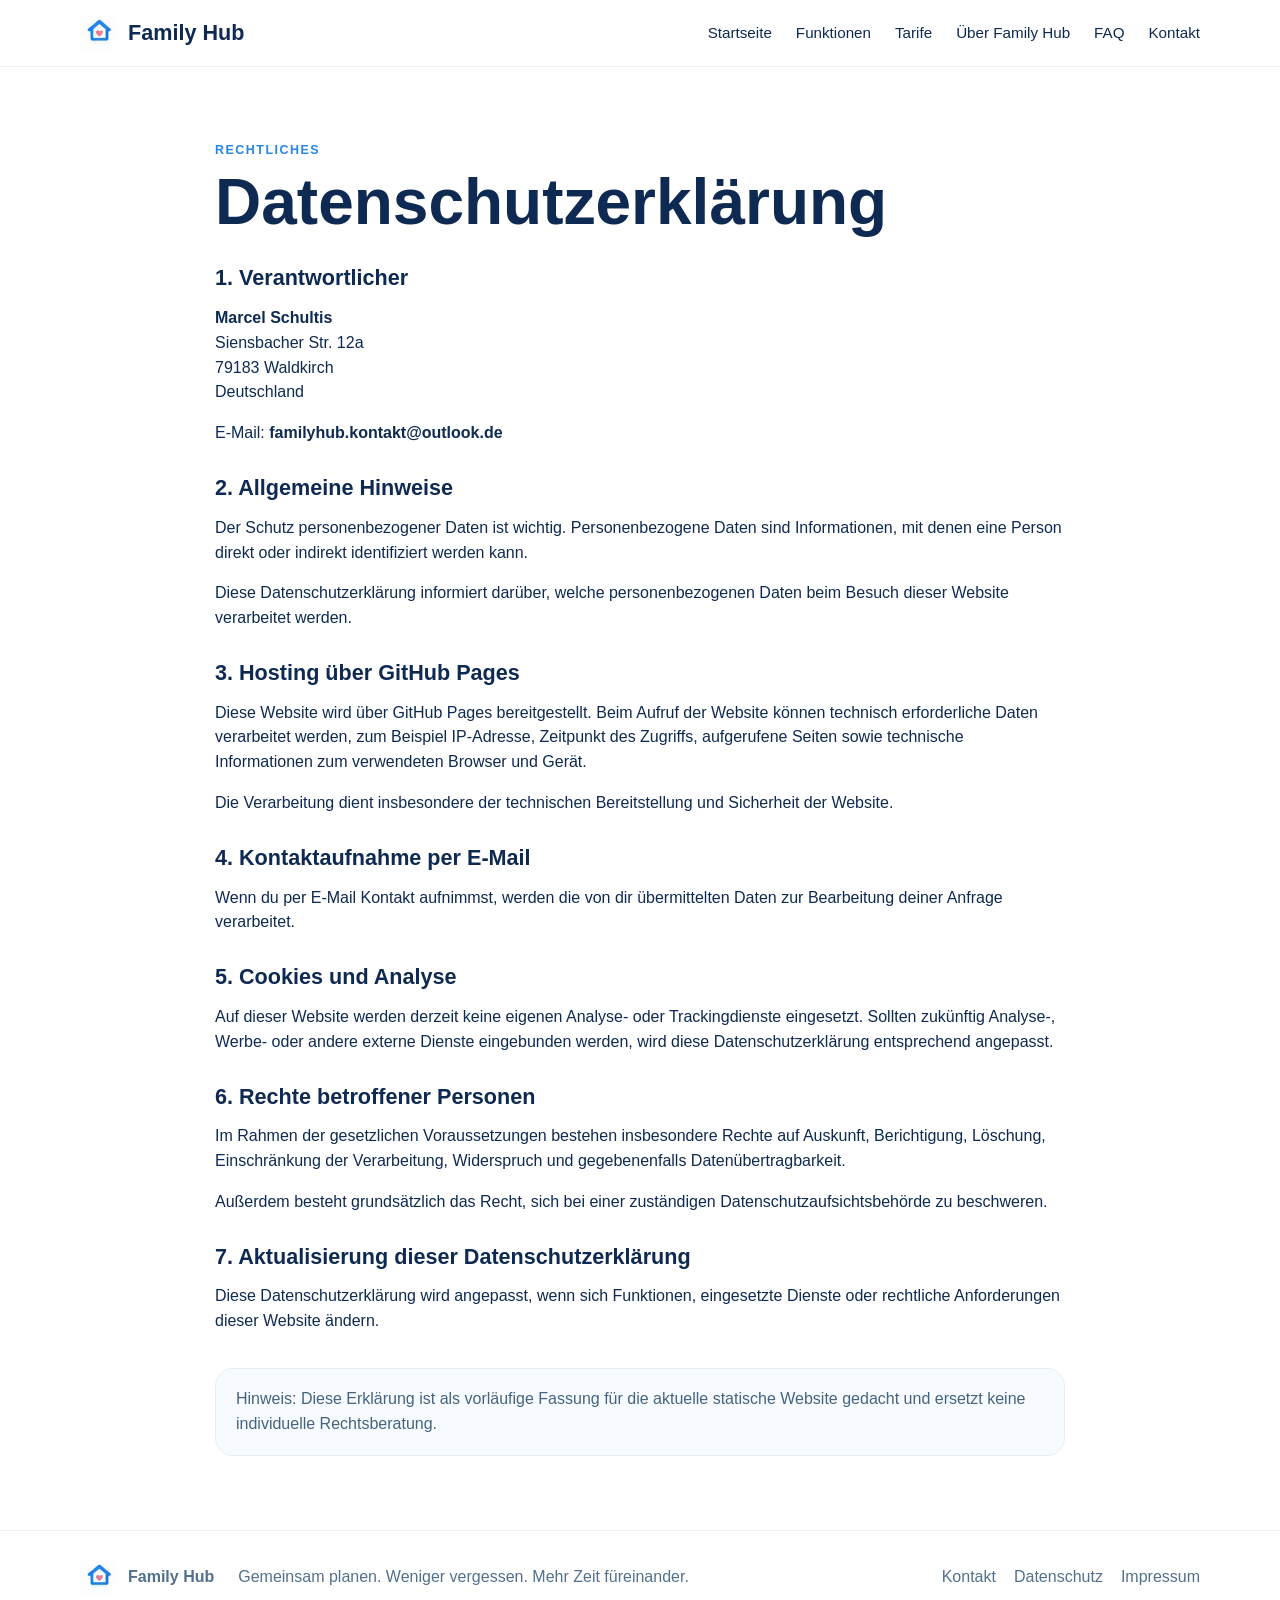
==== datenschutz.html @ ad702049 "Add files via upload" ====
<!doctype html>
<html lang="de">
<head>
  <meta charset="utf-8" />
  <meta name="viewport" content="width=device-width, initial-scale=1" />
  <title>Datenschutz – Family Hub</title>
  <link rel="stylesheet" href="styles.css" />
</head>
<body>
<header class="site-header">
  <div class="container nav-wrap">
    <a class="brand" href="index.html">
      <img src="assets/logo_haus.png" alt="" />
      <span>Family Hub</span>
    </a>
    <nav>
      <a href="index.html#start">Startseite</a>
      <a href="index.html#funktionen">Funktionen</a>
      <a href="index.html#tarife">Tarife</a>
      <a href="index.html#ueber">Über Family Hub</a>
      <a href="index.html#faq">FAQ</a>
      <a href="index.html#kontakt">Kontakt</a>
    </nav>
  </div>
</header>
<main>
<section class="section">
  <div class="container narrow legal">
    
<div class="eyebrow">RECHTLICHES</div>
<h1 class="legal-title">Datenschutzerklärung</h1>

<h2>1. Verantwortlicher</h2>
<p><strong>Marcel Schultis</strong><br>
Siensbacher Str. 12a<br>
79183 Waldkirch<br>
Deutschland</p>
<p>E-Mail: <strong>familyhub.kontakt@outlook.de</strong></p>

<h2>2. Allgemeine Hinweise</h2>
<p>Der Schutz personenbezogener Daten ist wichtig. Personenbezogene Daten sind Informationen, mit denen eine Person direkt oder indirekt identifiziert werden kann.</p>
<p>Diese Datenschutzerklärung informiert darüber, welche personenbezogenen Daten beim Besuch dieser Website verarbeitet werden.</p>

<h2>3. Hosting über GitHub Pages</h2>
<p>Diese Website wird über GitHub Pages bereitgestellt. Beim Aufruf der Website können technisch erforderliche Daten verarbeitet werden, zum Beispiel IP-Adresse, Zeitpunkt des Zugriffs, aufgerufene Seiten sowie technische Informationen zum verwendeten Browser und Gerät.</p>
<p>Die Verarbeitung dient insbesondere der technischen Bereitstellung und Sicherheit der Website.</p>

<h2>4. Kontaktaufnahme per E-Mail</h2>
<p>Wenn du per E-Mail Kontakt aufnimmst, werden die von dir übermittelten Daten zur Bearbeitung deiner Anfrage verarbeitet.</p>

<h2>5. Cookies und Analyse</h2>
<p>Auf dieser Website werden derzeit keine eigenen Analyse- oder Trackingdienste eingesetzt. Sollten zukünftig Analyse-, Werbe- oder andere externe Dienste eingebunden werden, wird diese Datenschutzerklärung entsprechend angepasst.</p>

<h2>6. Rechte betroffener Personen</h2>
<p>Im Rahmen der gesetzlichen Voraussetzungen bestehen insbesondere Rechte auf Auskunft, Berichtigung, Löschung, Einschränkung der Verarbeitung, Widerspruch und gegebenenfalls Datenübertragbarkeit.</p>
<p>Außerdem besteht grundsätzlich das Recht, sich bei einer zuständigen Datenschutzaufsichtsbehörde zu beschweren.</p>

<h2>7. Aktualisierung dieser Datenschutzerklärung</h2>
<p>Diese Datenschutzerklärung wird angepasst, wenn sich Funktionen, eingesetzte Dienste oder rechtliche Anforderungen dieser Website ändern.</p>

<div class="legal-note">
  Hinweis: Diese Erklärung ist als vorläufige Fassung für die aktuelle statische Website gedacht und ersetzt keine individuelle Rechtsberatung.
</div>

  </div>
</section>
</main>
<footer>
  <div class="container footer-grid">
    <div class="brand footer-brand"><img src="assets/logo_haus.png" alt=""><span>Family Hub</span></div>
    <div>Gemeinsam planen. Weniger vergessen. Mehr Zeit füreinander.</div>
    <div class="footer-links">
      <a href="index.html#kontakt">Kontakt</a>
      <a href="datenschutz.html">Datenschutz</a>
      <a href="impressum.html">Impressum</a>
    </div>
  </div>
</footer>
</body>
</html>
---- styles.css ----
*{box-sizing:border-box}html{scroll-behavior:smooth}body{margin:0;font-family:Inter,Arial,sans-serif;color:#0f2a52;background:#fff;line-height:1.55}a{text-decoration:none;color:inherit}.container{width:min(1120px,92%);margin:auto}.site-header{position:sticky;top:0;z-index:20;background:rgba(255,255,255,.94);backdrop-filter:blur(10px);border-bottom:1px solid #edf3fb}.nav-wrap{display:flex;align-items:center;justify-content:space-between;padding:14px 0}.brand{display:flex;align-items:center;gap:10px;font-weight:800;font-size:1.35rem}.brand img{width:38px;height:38px;object-fit:contain}.site-header nav{display:flex;gap:24px;font-size:.95rem}.site-header nav a:hover{color:#1688ff}.hero{background:linear-gradient(135deg,#eef8ff 0%,#dff3ff 48%,#eefdf3 100%);padding:54px 0 38px;border-radius:0 0 42px 42px}.hero-grid{display:grid;grid-template-columns:1.06fr .94fr;gap:40px;align-items:center}.eyebrow{font-size:.78rem;letter-spacing:.12em;font-weight:800;color:#2786e8;margin-bottom:10px}.eyebrow.green{color:#3eaa68}h1{font-size:clamp(2.3rem,5vw,4.7rem);line-height:1.03;margin:.1em 0 .28em}h2{font-size:clamp(2rem,4vw,3.2rem);line-height:1.1;margin:.1em 0 .35em}.lead{font-size:1.35rem;font-weight:600}.hero p{max-width:680px}.hero-image img{width:100%;display:block;filter:drop-shadow(0 18px 24px rgba(34,77,120,.18))}.buttons{display:flex;gap:14px;flex-wrap:wrap;margin:26px 0 18px}.btn{padding:13px 22px;border-radius:999px;font-weight:700;display:inline-block}.btn.primary{background:#1688ff;color:white}.btn.ghost{border:2px solid #1688ff;color:#1688ff;background:white}.checks{display:flex;gap:16px;flex-wrap:wrap;font-size:.92rem;color:#385c7c}.section{padding:74px 0}.soft-blue{background:#f7fbff}.soft-lilac{background:#faf8ff}.section-head{text-align:center;max-width:760px;margin:0 auto 36px}.cards{display:grid;gap:18px}.cards.five{grid-template-columns:repeat(5,1fr)}.card{padding:26px 18px;border-radius:28px;text-align:center;min-height:250px}.card img{width:74px;height:74px;object-fit:contain}.card h3{margin:14px 0 8px}.c-blue{background:#eaf6ff}.c-green{background:#edf9ee}.c-orange{background:#fff3e5}.c-violet{background:#f2edff}.c-pink{background:#fff0f4}.split{display:grid;grid-template-columns:1fr 1fr;gap:44px;align-items:center}.photo-card img{width:100%;border-radius:36px;display:block}.mini-pills{display:flex;gap:12px;flex-wrap:wrap;margin-top:22px}.mini-pills span{background:#f6f9fc;border-radius:999px;padding:10px 14px;font-weight:700;font-size:.9rem}.premium-icons{display:grid;grid-template-columns:repeat(5,1fr);gap:12px}.premium-icons div{text-align:center;background:#f8fbff;padding:16px 8px;border-radius:20px}.premium-icons img{width:62px;height:62px;object-fit:contain;display:block;margin:auto auto 8px}.pricing{display:grid;grid-template-columns:repeat(3,1fr);gap:20px}.price-card{background:white;border:1px solid #e9eef6;border-radius:28px;padding:30px;box-shadow:0 12px 30px rgba(28,57,90,.06)}.price-card.featured{border:2px solid #7a78ff;transform:translateY(-6px)}.plan{font-weight:800;font-size:1.25rem}.price{font-size:2.3rem;font-weight:900;margin:8px 0 16px}.goal{background:linear-gradient(135deg,#edf8ff,#f1f8ff 55%,#eefcf5);border-radius:42px;margin:0 2% 50px}.goal-grid{display:grid;grid-template-columns:220px 1fr;gap:36px;align-items:center}.goal-grid img{width:180px;max-width:100%}.narrow{max-width:820px}.narrow details{border:1px solid #e5edf6;border-radius:18px;padding:18px 20px;margin:12px 0;background:#fff}.narrow summary{cursor:pointer;font-weight:800}.contact-box{display:flex;align-items:center;justify-content:space-between;gap:24px;background:#f4f9ff;border-radius:30px;padding:36px}.contact{padding-top:20px}footer{border-top:1px solid #edf1f5;padding:28px 0 38px;color:#52708d}.footer-grid{display:grid;grid-template-columns:auto 1fr auto;gap:24px;align-items:center}.footer-brand{font-size:1rem}.footer-links{display:flex;gap:18px}@media(max-width:900px){.site-header nav{display:none}.hero-grid,.split,.goal-grid{grid-template-columns:1fr}.cards.five{grid-template-columns:repeat(2,1fr)}.premium-icons{grid-template-columns:repeat(3,1fr)}.pricing{grid-template-columns:1fr}.price-card.featured{transform:none}.contact-box,.footer-grid{display:block}.contact-box .btn{margin-top:16px}.footer-links{margin-top:16px;flex-wrap:wrap}}@media(max-width:560px){.hero{padding-top:34px}.cards.five{grid-template-columns:1fr}.premium-icons{grid-template-columns:repeat(2,1fr)}h1{font-size:2.35rem}.section{padding:54px 0}.goal{margin:0 0 36px}.goal-grid img{width:120px}}
.legal{max-width:850px}
.legal-title{font-size:clamp(2.2rem,5vw,4rem);margin-bottom:28px}
.legal h2{font-size:1.35rem;margin-top:30px}
.legal-note{margin-top:34px;padding:18px 20px;border-radius:18px;background:#f7fbff;border:1px solid #e3eef9;color:#45637f}
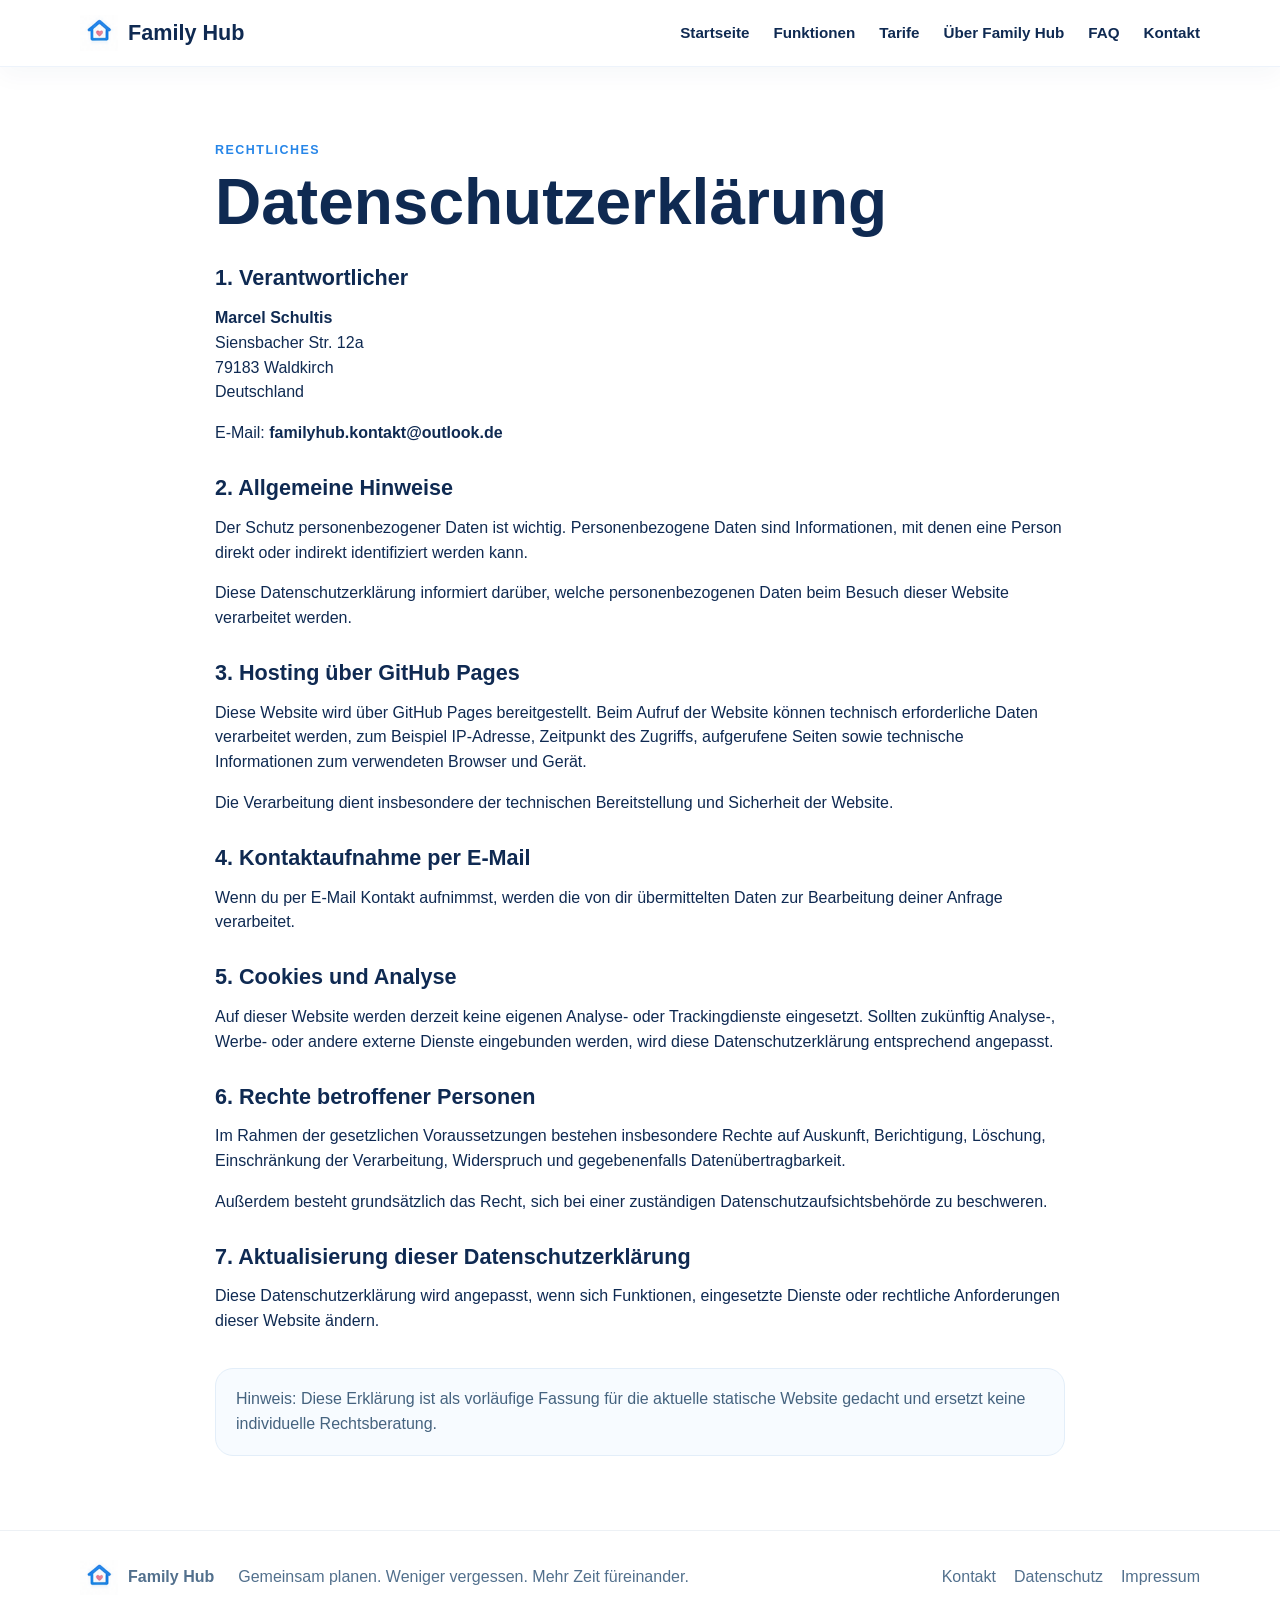
==== commit 4511c15f: "Add files via upload" ====
--- a/datenschutz.html
+++ b/datenschutz.html
@@ -5,6 +5,9 @@
   <meta name="viewport" content="width=device-width, initial-scale=1" />
   <title>Datenschutz – Family Hub</title>
   <link rel="stylesheet" href="styles.css" />
+  <link rel="icon" href="favicon.ico" sizes="any">
+  <link rel="icon" type="image/png" href="assets/favicon-512.png">
+  <link rel="apple-touch-icon" href="assets/apple-touch-icon.png">
 </head>
 <body>
 <header class="site-header">
--- a/styles.css
+++ b/styles.css
@@ -3,3 +3,66 @@
 .legal-title{font-size:clamp(2.2rem,5vw,4rem);margin-bottom:28px}
 .legal h2{font-size:1.35rem;margin-top:30px}
 .legal-note{margin-top:34px;padding:18px 20px;border-radius:18px;background:#f7fbff;border:1px solid #e3eef9;color:#45637f}
+
+:root{--blue:#1688ff;--navy:#0f2a52;--shadow:0 18px 45px rgba(35,76,120,.10)}
+body{overflow-x:hidden}
+.site-header{box-shadow:0 8px 24px rgba(26,63,102,.04)}
+.site-header nav a{position:relative;font-weight:650}
+.site-header nav a:after{content:"";position:absolute;left:0;right:0;bottom:-7px;height:2px;background:var(--blue);transform:scaleX(0);transition:.22s}
+.site-header nav a:hover:after{transform:scaleX(1)}
+.menu-toggle,.menu-button{display:none}
+.hero{position:relative;overflow:hidden;padding:72px 0 52px}
+.hero:before,.hero:after{content:"";position:absolute;border-radius:50%;opacity:.45}
+.hero:before{width:360px;height:360px;background:#cfeaff;left:-160px;top:-150px}
+.hero:after{width:300px;height:300px;background:#dcf6e5;right:-120px;bottom:-170px}
+.hero-grid{position:relative;z-index:1}
+.status-pill{display:inline-flex;align-items:center;gap:8px;background:rgba(255,255,255,.72);border:1px solid rgba(22,136,255,.14);padding:8px 12px;border-radius:999px;font-size:.82rem;font-weight:750;margin-bottom:16px;box-shadow:0 8px 24px rgba(41,93,145,.06)}
+.status-pill span{width:8px;height:8px;background:#5cc87e;border-radius:50%;box-shadow:0 0 0 5px rgba(92,200,126,.15)}
+h1 span{background:linear-gradient(90deg,#1688ff,#6e73ff);-webkit-background-clip:text;background-clip:text;color:transparent}
+.btn{transition:transform .2s,box-shadow .2s,background .2s}
+.btn:hover{transform:translateY(-2px)}
+.btn.primary{box-shadow:0 12px 24px rgba(22,136,255,.22)}
+.hero-image img{transition:transform .35s ease}
+.hero-image:hover img{transform:translateY(-5px) rotate(.3deg)}
+.hero-stats{display:flex;gap:26px;margin-top:28px;flex-wrap:wrap}
+.hero-stats div{display:flex;flex-direction:column}
+.hero-stats strong{font-size:1.4rem;color:var(--navy)}
+.hero-stats span{font-size:.8rem;color:#607c97}
+.card,.price-card,.premium-icons div{transition:transform .22s ease,box-shadow .22s ease}
+.card:hover,.premium-icons div:hover{transform:translateY(-5px);box-shadow:var(--shadow)}
+.photo-card img{box-shadow:var(--shadow)}
+.price-card{position:relative}
+.price-card:hover{transform:translateY(-5px);box-shadow:0 20px 44px rgba(34,64,99,.10)}
+.popular-badge{position:absolute;top:-13px;right:24px;background:linear-gradient(90deg,#6f75ff,#9a6dff);color:white;font-size:.76rem;font-weight:800;padding:7px 12px;border-radius:999px}
+.launch{padding-top:24px}
+.launch-box{background:linear-gradient(135deg,#102d58,#174a80);color:white;border-radius:34px;padding:44px;display:flex;align-items:center;justify-content:space-between;gap:30px;box-shadow:0 22px 50px rgba(15,42,82,.16)}
+.launch-box .eyebrow{color:#91c9ff}.launch-box h2{max-width:650px}.launch-box p{max-width:680px;color:#dcecff}
+.store-row{display:flex;gap:12px;flex-wrap:wrap;justify-content:flex-end}
+.store-pill{display:inline-block;min-width:150px;background:white;color:#12335c;border-radius:16px;padding:11px 16px;font-weight:800;text-align:left;line-height:1.05}
+.store-pill small{font-weight:600;color:#6b8298}
+footer small{opacity:.75}
+@media(max-width:900px){
+  .menu-button{display:flex;flex-direction:column;gap:5px;cursor:pointer;padding:10px}
+  .menu-button span{display:block;width:24px;height:2px;background:#0f2a52;border-radius:4px}
+  .site-header nav{display:none;position:absolute;top:66px;left:4%;right:4%;background:white;border:1px solid #e6eef7;border-radius:20px;padding:14px;box-shadow:0 18px 45px rgba(26,63,102,.14);flex-direction:column;gap:6px}
+  .site-header nav a{padding:10px 12px;border-radius:12px}
+  .site-header nav a:hover{background:#f4f9ff}
+  .menu-toggle:checked ~ nav{display:flex}
+  .launch-box{display:block}
+  .store-row{justify-content:flex-start;margin-top:22px}
+}
+@media(max-width:560px){
+  .hero{padding-top:46px}
+  .hero-stats{gap:18px}
+  .hero-stats div{min-width:90px}
+  .launch-box{padding:28px 22px}
+}
+
+.labs{padding-top:18px}
+.labs-box{background:linear-gradient(135deg,#f6f9ff,#f8f5ff);border:1px solid #e9edf8;border-radius:32px;padding:38px;display:flex;align-items:center;justify-content:space-between;gap:28px}
+.labs-box p{max-width:720px}
+.labs-mark{display:flex;align-items:center;gap:14px;min-width:250px;background:white;border:1px solid #edf0f6;border-radius:22px;padding:16px 18px;box-shadow:0 12px 28px rgba(46,66,102,.07)}
+.labs-badge{width:54px;height:54px;border-radius:16px;background:linear-gradient(135deg,#183a6b,#7b78ff);color:white;display:grid;place-items:center;font-weight:900;letter-spacing:.04em}
+.labs-mark strong{display:block;font-size:1.05rem}
+.labs-mark span{display:block;font-size:.78rem;color:#6f8193;margin-top:2px}
+@media(max-width:900px){.labs-box{display:block}.labs-mark{margin-top:20px;min-width:0}}
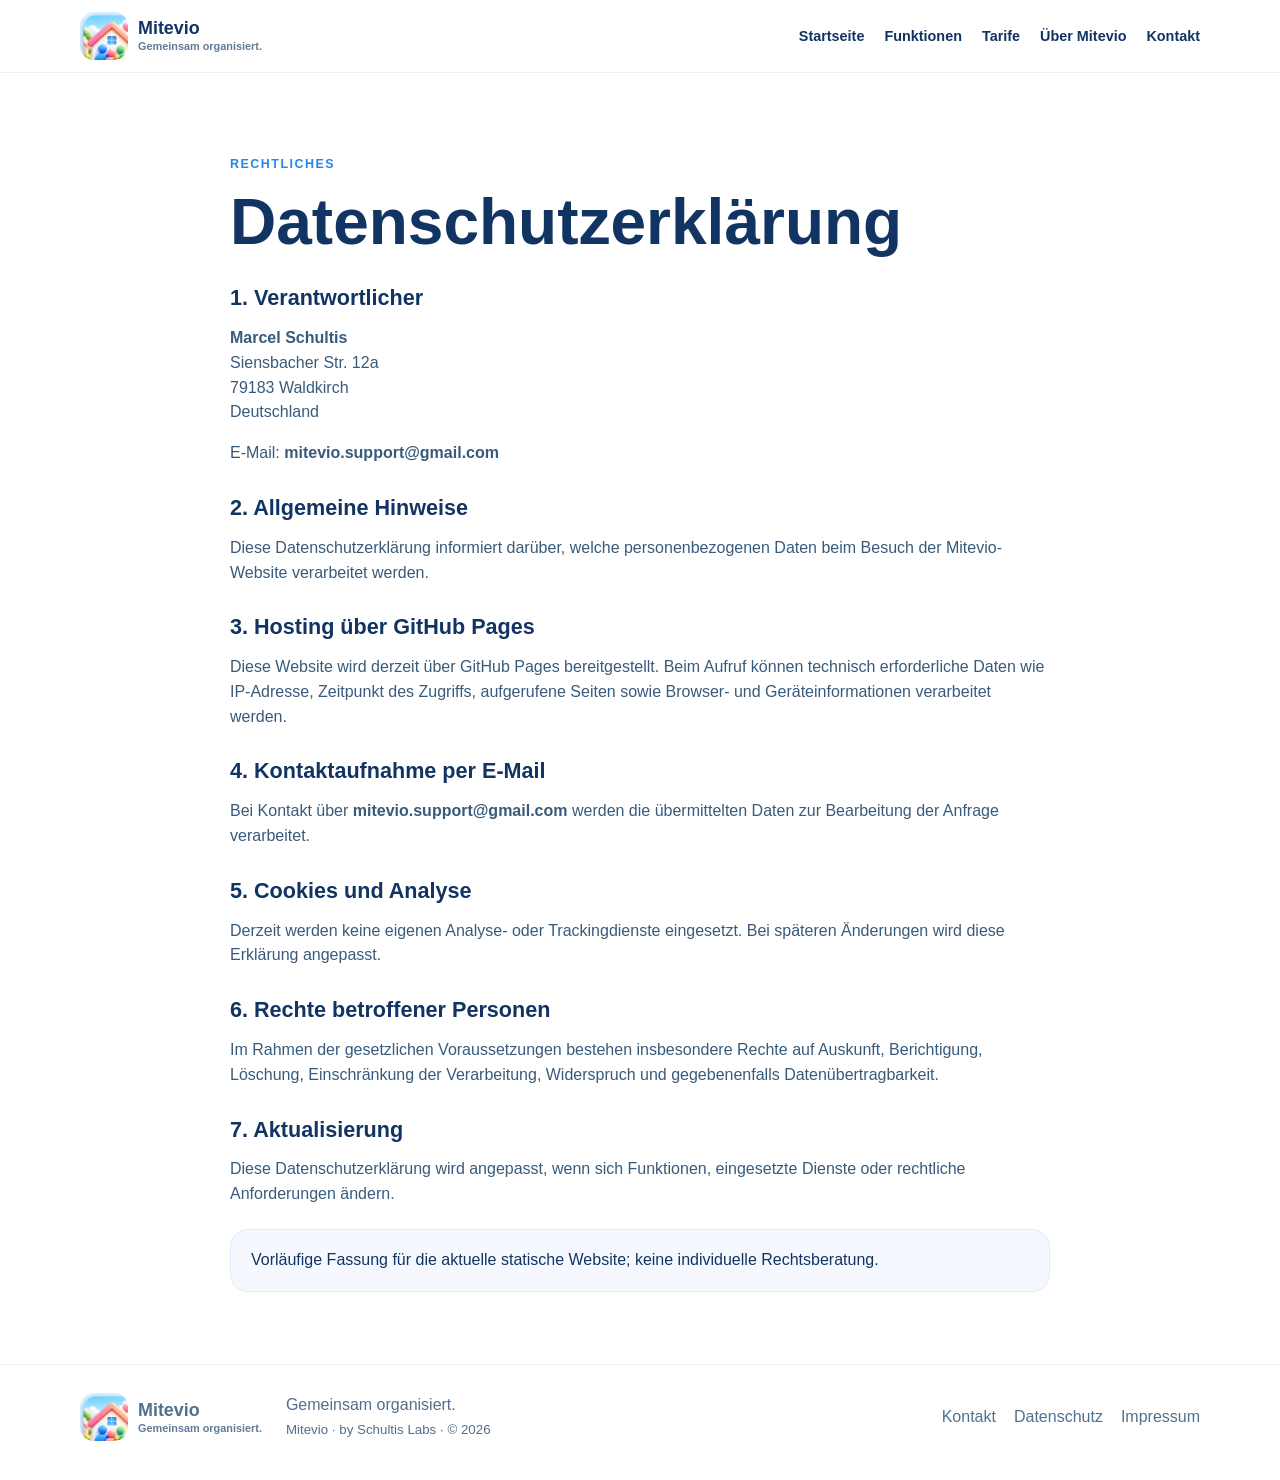
==== commit eccd6b79: "Add files via upload" ====
--- a/datenschutz.html
+++ b/datenschutz.html
@@ -1,83 +1 @@
-<!doctype html>
-<html lang="de">
-<head>
-  <meta charset="utf-8" />
-  <meta name="viewport" content="width=device-width, initial-scale=1" />
-  <title>Datenschutz – Family Hub</title>
-  <link rel="stylesheet" href="styles.css" />
-  <link rel="icon" href="favicon.ico" sizes="any">
-  <link rel="icon" type="image/png" href="assets/favicon-512.png">
-  <link rel="apple-touch-icon" href="assets/apple-touch-icon.png">
-</head>
-<body>
-<header class="site-header">
-  <div class="container nav-wrap">
-    <a class="brand" href="index.html">
-      <img src="assets/logo_haus.png" alt="" />
-      <span>Family Hub</span>
-    </a>
-    <nav>
-      <a href="index.html#start">Startseite</a>
-      <a href="index.html#funktionen">Funktionen</a>
-      <a href="index.html#tarife">Tarife</a>
-      <a href="index.html#ueber">Über Family Hub</a>
-      <a href="index.html#faq">FAQ</a>
-      <a href="index.html#kontakt">Kontakt</a>
-    </nav>
-  </div>
-</header>
-<main>
-<section class="section">
-  <div class="container narrow legal">
-    
-<div class="eyebrow">RECHTLICHES</div>
-<h1 class="legal-title">Datenschutzerklärung</h1>
-
-<h2>1. Verantwortlicher</h2>
-<p><strong>Marcel Schultis</strong><br>
-Siensbacher Str. 12a<br>
-79183 Waldkirch<br>
-Deutschland</p>
-<p>E-Mail: <strong>familyhub.kontakt@outlook.de</strong></p>
-
-<h2>2. Allgemeine Hinweise</h2>
-<p>Der Schutz personenbezogener Daten ist wichtig. Personenbezogene Daten sind Informationen, mit denen eine Person direkt oder indirekt identifiziert werden kann.</p>
-<p>Diese Datenschutzerklärung informiert darüber, welche personenbezogenen Daten beim Besuch dieser Website verarbeitet werden.</p>
-
-<h2>3. Hosting über GitHub Pages</h2>
-<p>Diese Website wird über GitHub Pages bereitgestellt. Beim Aufruf der Website können technisch erforderliche Daten verarbeitet werden, zum Beispiel IP-Adresse, Zeitpunkt des Zugriffs, aufgerufene Seiten sowie technische Informationen zum verwendeten Browser und Gerät.</p>
-<p>Die Verarbeitung dient insbesondere der technischen Bereitstellung und Sicherheit der Website.</p>
-
-<h2>4. Kontaktaufnahme per E-Mail</h2>
-<p>Wenn du per E-Mail Kontakt aufnimmst, werden die von dir übermittelten Daten zur Bearbeitung deiner Anfrage verarbeitet.</p>
-
-<h2>5. Cookies und Analyse</h2>
-<p>Auf dieser Website werden derzeit keine eigenen Analyse- oder Trackingdienste eingesetzt. Sollten zukünftig Analyse-, Werbe- oder andere externe Dienste eingebunden werden, wird diese Datenschutzerklärung entsprechend angepasst.</p>
-
-<h2>6. Rechte betroffener Personen</h2>
-<p>Im Rahmen der gesetzlichen Voraussetzungen bestehen insbesondere Rechte auf Auskunft, Berichtigung, Löschung, Einschränkung der Verarbeitung, Widerspruch und gegebenenfalls Datenübertragbarkeit.</p>
-<p>Außerdem besteht grundsätzlich das Recht, sich bei einer zuständigen Datenschutzaufsichtsbehörde zu beschweren.</p>
-
-<h2>7. Aktualisierung dieser Datenschutzerklärung</h2>
-<p>Diese Datenschutzerklärung wird angepasst, wenn sich Funktionen, eingesetzte Dienste oder rechtliche Anforderungen dieser Website ändern.</p>
-
-<div class="legal-note">
-  Hinweis: Diese Erklärung ist als vorläufige Fassung für die aktuelle statische Website gedacht und ersetzt keine individuelle Rechtsberatung.
-</div>
-
-  </div>
-</section>
-</main>
-<footer>
-  <div class="container footer-grid">
-    <div class="brand footer-brand"><img src="assets/logo_haus.png" alt=""><span>Family Hub</span></div>
-    <div>Gemeinsam planen. Weniger vergessen. Mehr Zeit füreinander.</div>
-    <div class="footer-links">
-      <a href="index.html#kontakt">Kontakt</a>
-      <a href="datenschutz.html">Datenschutz</a>
-      <a href="impressum.html">Impressum</a>
-    </div>
-  </div>
-</footer>
-</body>
-</html>+<!doctype html><html lang="de"><head><meta charset="utf-8"><meta name="viewport" content="width=device-width,initial-scale=1"><title>Datenschutz – Mitevio</title><meta name="description" content="Datenschutzerklärung der Mitevio-Website."><link rel="stylesheet" href="styles.css"><link rel="icon" href="favicon.ico"></head><body><header class="site-header"><div class="container nav-wrap"><a class="brand" href="index.html"><img src="mitevio_icon.png" alt=""><span><strong>Mitevio</strong><small>Gemeinsam organisiert.</small></span></a><nav><a href="index.html#start">Startseite</a><a href="index.html#funktionen">Funktionen</a><a href="index.html#tarife">Tarife</a><a href="index.html#ueber">Über Mitevio</a><a href="index.html#kontakt">Kontakt</a></nav></div></header><main><section class="section"><div class="container narrow legal"><div class="eyebrow">RECHTLICHES</div><h1>Datenschutzerklärung</h1><h2>1. Verantwortlicher</h2><p><strong>Marcel Schultis</strong><br>Siensbacher Str. 12a<br>79183 Waldkirch<br>Deutschland</p><p>E-Mail: <a href="mailto:mitevio.support@gmail.com"><strong>mitevio.support@gmail.com</strong></a></p><h2>2. Allgemeine Hinweise</h2><p>Diese Datenschutzerklärung informiert darüber, welche personenbezogenen Daten beim Besuch der Mitevio-Website verarbeitet werden.</p><h2>3. Hosting über GitHub Pages</h2><p>Diese Website wird derzeit über GitHub Pages bereitgestellt. Beim Aufruf können technisch erforderliche Daten wie IP-Adresse, Zeitpunkt des Zugriffs, aufgerufene Seiten sowie Browser- und Geräteinformationen verarbeitet werden.</p><h2>4. Kontaktaufnahme per E-Mail</h2><p>Bei Kontakt über <strong>mitevio.support@gmail.com</strong> werden die übermittelten Daten zur Bearbeitung der Anfrage verarbeitet.</p><h2>5. Cookies und Analyse</h2><p>Derzeit werden keine eigenen Analyse- oder Trackingdienste eingesetzt. Bei späteren Änderungen wird diese Erklärung angepasst.</p><h2>6. Rechte betroffener Personen</h2><p>Im Rahmen der gesetzlichen Voraussetzungen bestehen insbesondere Rechte auf Auskunft, Berichtigung, Löschung, Einschränkung der Verarbeitung, Widerspruch und gegebenenfalls Datenübertragbarkeit.</p><h2>7. Aktualisierung</h2><p>Diese Datenschutzerklärung wird angepasst, wenn sich Funktionen, eingesetzte Dienste oder rechtliche Anforderungen ändern.</p><div class="info">Vorläufige Fassung für die aktuelle statische Website; keine individuelle Rechtsberatung.</div></div></section></main><footer><div class="container footer-grid"><a class="brand" href="index.html"><img src="mitevio_icon.png" alt=""><span><strong>Mitevio</strong><small>Gemeinsam organisiert.</small></span></a><div>Gemeinsam organisiert.<br><small>Mitevio · by Schultis Labs · © 2026</small></div><div class="footer-links"><a href="index.html#kontakt">Kontakt</a><a href="datenschutz.html">Datenschutz</a><a href="impressum.html">Impressum</a></div></div></footer></body></html>
--- a/styles.css
+++ b/styles.css
@@ -1,68 +1,4 @@
-*{box-sizing:border-box}html{scroll-behavior:smooth}body{margin:0;font-family:Inter,Arial,sans-serif;color:#0f2a52;background:#fff;line-height:1.55}a{text-decoration:none;color:inherit}.container{width:min(1120px,92%);margin:auto}.site-header{position:sticky;top:0;z-index:20;background:rgba(255,255,255,.94);backdrop-filter:blur(10px);border-bottom:1px solid #edf3fb}.nav-wrap{display:flex;align-items:center;justify-content:space-between;padding:14px 0}.brand{display:flex;align-items:center;gap:10px;font-weight:800;font-size:1.35rem}.brand img{width:38px;height:38px;object-fit:contain}.site-header nav{display:flex;gap:24px;font-size:.95rem}.site-header nav a:hover{color:#1688ff}.hero{background:linear-gradient(135deg,#eef8ff 0%,#dff3ff 48%,#eefdf3 100%);padding:54px 0 38px;border-radius:0 0 42px 42px}.hero-grid{display:grid;grid-template-columns:1.06fr .94fr;gap:40px;align-items:center}.eyebrow{font-size:.78rem;letter-spacing:.12em;font-weight:800;color:#2786e8;margin-bottom:10px}.eyebrow.green{color:#3eaa68}h1{font-size:clamp(2.3rem,5vw,4.7rem);line-height:1.03;margin:.1em 0 .28em}h2{font-size:clamp(2rem,4vw,3.2rem);line-height:1.1;margin:.1em 0 .35em}.lead{font-size:1.35rem;font-weight:600}.hero p{max-width:680px}.hero-image img{width:100%;display:block;filter:drop-shadow(0 18px 24px rgba(34,77,120,.18))}.buttons{display:flex;gap:14px;flex-wrap:wrap;margin:26px 0 18px}.btn{padding:13px 22px;border-radius:999px;font-weight:700;display:inline-block}.btn.primary{background:#1688ff;color:white}.btn.ghost{border:2px solid #1688ff;color:#1688ff;background:white}.checks{display:flex;gap:16px;flex-wrap:wrap;font-size:.92rem;color:#385c7c}.section{padding:74px 0}.soft-blue{background:#f7fbff}.soft-lilac{background:#faf8ff}.section-head{text-align:center;max-width:760px;margin:0 auto 36px}.cards{display:grid;gap:18px}.cards.five{grid-template-columns:repeat(5,1fr)}.card{padding:26px 18px;border-radius:28px;text-align:center;min-height:250px}.card img{width:74px;height:74px;object-fit:contain}.card h3{margin:14px 0 8px}.c-blue{background:#eaf6ff}.c-green{background:#edf9ee}.c-orange{background:#fff3e5}.c-violet{background:#f2edff}.c-pink{background:#fff0f4}.split{display:grid;grid-template-columns:1fr 1fr;gap:44px;align-items:center}.photo-card img{width:100%;border-radius:36px;display:block}.mini-pills{display:flex;gap:12px;flex-wrap:wrap;margin-top:22px}.mini-pills span{background:#f6f9fc;border-radius:999px;padding:10px 14px;font-weight:700;font-size:.9rem}.premium-icons{display:grid;grid-template-columns:repeat(5,1fr);gap:12px}.premium-icons div{text-align:center;background:#f8fbff;padding:16px 8px;border-radius:20px}.premium-icons img{width:62px;height:62px;object-fit:contain;display:block;margin:auto auto 8px}.pricing{display:grid;grid-template-columns:repeat(3,1fr);gap:20px}.price-card{background:white;border:1px solid #e9eef6;border-radius:28px;padding:30px;box-shadow:0 12px 30px rgba(28,57,90,.06)}.price-card.featured{border:2px solid #7a78ff;transform:translateY(-6px)}.plan{font-weight:800;font-size:1.25rem}.price{font-size:2.3rem;font-weight:900;margin:8px 0 16px}.goal{background:linear-gradient(135deg,#edf8ff,#f1f8ff 55%,#eefcf5);border-radius:42px;margin:0 2% 50px}.goal-grid{display:grid;grid-template-columns:220px 1fr;gap:36px;align-items:center}.goal-grid img{width:180px;max-width:100%}.narrow{max-width:820px}.narrow details{border:1px solid #e5edf6;border-radius:18px;padding:18px 20px;margin:12px 0;background:#fff}.narrow summary{cursor:pointer;font-weight:800}.contact-box{display:flex;align-items:center;justify-content:space-between;gap:24px;background:#f4f9ff;border-radius:30px;padding:36px}.contact{padding-top:20px}footer{border-top:1px solid #edf1f5;padding:28px 0 38px;color:#52708d}.footer-grid{display:grid;grid-template-columns:auto 1fr auto;gap:24px;align-items:center}.footer-brand{font-size:1rem}.footer-links{display:flex;gap:18px}@media(max-width:900px){.site-header nav{display:none}.hero-grid,.split,.goal-grid{grid-template-columns:1fr}.cards.five{grid-template-columns:repeat(2,1fr)}.premium-icons{grid-template-columns:repeat(3,1fr)}.pricing{grid-template-columns:1fr}.price-card.featured{transform:none}.contact-box,.footer-grid{display:block}.contact-box .btn{margin-top:16px}.footer-links{margin-top:16px;flex-wrap:wrap}}@media(max-width:560px){.hero{padding-top:34px}.cards.five{grid-template-columns:1fr}.premium-icons{grid-template-columns:repeat(2,1fr)}h1{font-size:2.35rem}.section{padding:54px 0}.goal{margin:0 0 36px}.goal-grid img{width:120px}}
-.legal{max-width:850px}
-.legal-title{font-size:clamp(2.2rem,5vw,4rem);margin-bottom:28px}
-.legal h2{font-size:1.35rem;margin-top:30px}
-.legal-note{margin-top:34px;padding:18px 20px;border-radius:18px;background:#f7fbff;border:1px solid #e3eef9;color:#45637f}
 
-:root{--blue:#1688ff;--navy:#0f2a52;--shadow:0 18px 45px rgba(35,76,120,.10)}
-body{overflow-x:hidden}
-.site-header{box-shadow:0 8px 24px rgba(26,63,102,.04)}
-.site-header nav a{position:relative;font-weight:650}
-.site-header nav a:after{content:"";position:absolute;left:0;right:0;bottom:-7px;height:2px;background:var(--blue);transform:scaleX(0);transition:.22s}
-.site-header nav a:hover:after{transform:scaleX(1)}
-.menu-toggle,.menu-button{display:none}
-.hero{position:relative;overflow:hidden;padding:72px 0 52px}
-.hero:before,.hero:after{content:"";position:absolute;border-radius:50%;opacity:.45}
-.hero:before{width:360px;height:360px;background:#cfeaff;left:-160px;top:-150px}
-.hero:after{width:300px;height:300px;background:#dcf6e5;right:-120px;bottom:-170px}
-.hero-grid{position:relative;z-index:1}
-.status-pill{display:inline-flex;align-items:center;gap:8px;background:rgba(255,255,255,.72);border:1px solid rgba(22,136,255,.14);padding:8px 12px;border-radius:999px;font-size:.82rem;font-weight:750;margin-bottom:16px;box-shadow:0 8px 24px rgba(41,93,145,.06)}
-.status-pill span{width:8px;height:8px;background:#5cc87e;border-radius:50%;box-shadow:0 0 0 5px rgba(92,200,126,.15)}
-h1 span{background:linear-gradient(90deg,#1688ff,#6e73ff);-webkit-background-clip:text;background-clip:text;color:transparent}
-.btn{transition:transform .2s,box-shadow .2s,background .2s}
-.btn:hover{transform:translateY(-2px)}
-.btn.primary{box-shadow:0 12px 24px rgba(22,136,255,.22)}
-.hero-image img{transition:transform .35s ease}
-.hero-image:hover img{transform:translateY(-5px) rotate(.3deg)}
-.hero-stats{display:flex;gap:26px;margin-top:28px;flex-wrap:wrap}
-.hero-stats div{display:flex;flex-direction:column}
-.hero-stats strong{font-size:1.4rem;color:var(--navy)}
-.hero-stats span{font-size:.8rem;color:#607c97}
-.card,.price-card,.premium-icons div{transition:transform .22s ease,box-shadow .22s ease}
-.card:hover,.premium-icons div:hover{transform:translateY(-5px);box-shadow:var(--shadow)}
-.photo-card img{box-shadow:var(--shadow)}
-.price-card{position:relative}
-.price-card:hover{transform:translateY(-5px);box-shadow:0 20px 44px rgba(34,64,99,.10)}
-.popular-badge{position:absolute;top:-13px;right:24px;background:linear-gradient(90deg,#6f75ff,#9a6dff);color:white;font-size:.76rem;font-weight:800;padding:7px 12px;border-radius:999px}
-.launch{padding-top:24px}
-.launch-box{background:linear-gradient(135deg,#102d58,#174a80);color:white;border-radius:34px;padding:44px;display:flex;align-items:center;justify-content:space-between;gap:30px;box-shadow:0 22px 50px rgba(15,42,82,.16)}
-.launch-box .eyebrow{color:#91c9ff}.launch-box h2{max-width:650px}.launch-box p{max-width:680px;color:#dcecff}
-.store-row{display:flex;gap:12px;flex-wrap:wrap;justify-content:flex-end}
-.store-pill{display:inline-block;min-width:150px;background:white;color:#12335c;border-radius:16px;padding:11px 16px;font-weight:800;text-align:left;line-height:1.05}
-.store-pill small{font-weight:600;color:#6b8298}
-footer small{opacity:.75}
-@media(max-width:900px){
-  .menu-button{display:flex;flex-direction:column;gap:5px;cursor:pointer;padding:10px}
-  .menu-button span{display:block;width:24px;height:2px;background:#0f2a52;border-radius:4px}
-  .site-header nav{display:none;position:absolute;top:66px;left:4%;right:4%;background:white;border:1px solid #e6eef7;border-radius:20px;padding:14px;box-shadow:0 18px 45px rgba(26,63,102,.14);flex-direction:column;gap:6px}
-  .site-header nav a{padding:10px 12px;border-radius:12px}
-  .site-header nav a:hover{background:#f4f9ff}
-  .menu-toggle:checked ~ nav{display:flex}
-  .launch-box{display:block}
-  .store-row{justify-content:flex-start;margin-top:22px}
-}
-@media(max-width:560px){
-  .hero{padding-top:46px}
-  .hero-stats{gap:18px}
-  .hero-stats div{min-width:90px}
-  .launch-box{padding:28px 22px}
-}
-
-.labs{padding-top:18px}
-.labs-box{background:linear-gradient(135deg,#f6f9ff,#f8f5ff);border:1px solid #e9edf8;border-radius:32px;padding:38px;display:flex;align-items:center;justify-content:space-between;gap:28px}
-.labs-box p{max-width:720px}
-.labs-mark{display:flex;align-items:center;gap:14px;min-width:250px;background:white;border:1px solid #edf0f6;border-radius:22px;padding:16px 18px;box-shadow:0 12px 28px rgba(46,66,102,.07)}
-.labs-badge{width:54px;height:54px;border-radius:16px;background:linear-gradient(135deg,#183a6b,#7b78ff);color:white;display:grid;place-items:center;font-weight:900;letter-spacing:.04em}
-.labs-mark strong{display:block;font-size:1.05rem}
-.labs-mark span{display:block;font-size:.78rem;color:#6f8193;margin-top:2px}
-@media(max-width:900px){.labs-box{display:block}.labs-mark{margin-top:20px;min-width:0}}
+*{box-sizing:border-box}html{scroll-behavior:smooth}body{margin:0;font-family:Inter,Arial,sans-serif;color:#123462;line-height:1.55;background:#fff}a{text-decoration:none;color:inherit}.container{width:min(1120px,92%);margin:auto}p{color:#385b7b}.site-header{position:sticky;top:0;z-index:30;background:#fffffff2;backdrop-filter:blur(10px);border-bottom:1px solid #e9f0f8}.nav-wrap{display:flex;align-items:center;justify-content:space-between;padding:12px 0}.brand{display:flex;align-items:center;gap:10px;font-weight:800}.brand img{width:48px;height:48px;border-radius:14px;object-fit:cover}.brand span{display:flex;flex-direction:column;line-height:1.05}.brand strong{font-size:1.12rem}.brand small{font-size:.68rem;color:#607b97;margin-top:3px}.site-header nav{display:flex;gap:20px;font-size:.9rem;font-weight:700}.site-header nav a:hover{color:#1688ff}.menu-toggle,.menu-button{display:none}.hero{background:linear-gradient(135deg,#eef8ff,#dff3ff 50%,#eefdf3);padding:68px 0 52px;border-radius:0 0 40px 40px}.hero-grid{display:grid;grid-template-columns:1.06fr .94fr;gap:40px;align-items:center}.hero-brand{display:flex;align-items:center;gap:16px}.hero-brand>img{width:92px;height:92px;border-radius:24px;object-fit:cover;box-shadow:0 14px 30px #1f52872e}.status{display:inline-flex;align-items:center;gap:8px;background:#ffffffcc;border:1px solid #cde5ff;padding:8px 12px;border-radius:999px;font-size:.82rem;font-weight:800}.status span{width:8px;height:8px;background:#5cc87e;border-radius:50%}.eyebrow{font-size:.78rem;letter-spacing:.12em;font-weight:900;color:#2786e8;margin:10px 0}.green{color:#3eaa68}h1{font-size:clamp(2.4rem,5vw,4.8rem);line-height:1.03;margin:.25em 0}h1 em{font-style:normal;background:linear-gradient(90deg,#1688ff,#6e73ff);-webkit-background-clip:text;color:transparent}h2{font-size:clamp(2rem,4vw,3.1rem);line-height:1.1;margin:.1em 0 .35em}.lead{font-size:1.3rem;font-weight:700;color:#123462}.hero-image img{width:100%;filter:drop-shadow(0 18px 24px #224d782b)}.buttons,.checks,.stats{display:flex;gap:14px;flex-wrap:wrap}.buttons{margin:24px 0}.btn{padding:13px 22px;border-radius:999px;font-weight:800}.primary{background:#1688ff;color:white}.ghost{background:white;border:2px solid #1688ff;color:#1688ff}.checks{font-size:.9rem;color:#385c7c}.stats{margin-top:24px;gap:26px}.stats div{display:flex;flex-direction:column}.stats b{font-size:1.35rem}.stats span{font-size:.8rem;color:#607c97}.section{padding:72px 0}.soft{background:#f7fbff}.lilac{background:#faf8ff}.section-head{text-align:center;max-width:780px;margin:0 auto 34px}.more{margin-top:56px}.cards{display:grid;grid-template-columns:repeat(5,1fr);gap:18px}.cards article{padding:24px 18px;border-radius:26px;text-align:center;background:white;border:1px solid #e8eef6}.cards img{width:72px;height:72px;object-fit:contain}.modules{display:grid;grid-template-columns:repeat(2,1fr);gap:18px}.modules article{display:flex;gap:18px;padding:22px;border:1px solid #e6eef7;border-radius:24px;background:white}.modules img{width:68px;height:68px;object-fit:contain}.modules mark{background:#edf4ff;color:#236fc7;padding:5px 9px;border-radius:999px;font-size:.72rem;font-weight:800}.split{display:grid;grid-template-columns:1fr 1fr;gap:44px;align-items:center}.photo{width:100%;border-radius:34px;box-shadow:0 18px 45px #234c7819}.pricing{display:grid;grid-template-columns:repeat(3,1fr);gap:20px}.pricing article{position:relative;background:white;border:1px solid #e9eef6;border-radius:28px;padding:30px}.pricing .featured{border:2px solid #7a78ff}.badge{position:absolute;top:-13px;right:24px;background:#7877ff;color:white;padding:7px 12px;border-radius:999px;font-size:.76rem;font-weight:800}.price{font-size:2.25rem;font-weight:900}.price small{font-size:.85rem}.pricing li{padding:7px 0}.note{text-align:center;font-size:.9rem}.addons{display:grid;grid-template-columns:repeat(3,1fr);gap:18px;max-width:900px;margin:auto}.addons article{text-align:center;border:1px solid #e6eef7;border-radius:24px;padding:24px}.addons span,.addons b,.addons strong{display:block}.addons strong{font-size:1.8rem;color:#1688ff;margin-top:8px}.info{max-width:900px;margin:22px auto 0;padding:18px 20px;background:#f5f9ff;border:1px solid #deebfa;border-radius:18px}.labs{padding-top:18px}.labs-box{display:flex;align-items:center;justify-content:space-between;gap:30px;background:linear-gradient(135deg,#f6f9ff,#f8f5ff);border-radius:30px;padding:36px}.sl{display:flex;align-items:center;gap:12px;background:white;padding:16px;border-radius:20px}.sl>b{display:grid;place-items:center;width:54px;height:54px;border-radius:17px;background:linear-gradient(135deg,#173b70,#6f75ff);color:white}.sl span{display:flex;flex-direction:column}.narrow{max-width:820px}.narrow details{border:1px solid #e5edf6;border-radius:18px;padding:18px 20px;margin:12px 0}.contact{padding-top:22px}.contact-box{display:flex;align-items:center;justify-content:space-between;gap:24px;background:#f4f9ff;border-radius:30px;padding:34px}.contact-box a:not(.btn){color:#1688ff;font-weight:800}footer{border-top:1px solid #edf1f5;padding:28px 0 38px;color:#52708d}.footer-grid{display:grid;grid-template-columns:auto 1fr auto;gap:24px;align-items:center}.footer-links{display:flex;gap:18px}.legal h1{font-size:clamp(2.2rem,5vw,4rem)}.legal h2{font-size:1.35rem;margin-top:30px}
+@media(max-width:900px){.menu-button{display:flex;flex-direction:column;gap:5px;padding:10px}.menu-button i{width:24px;height:2px;background:#123462}.site-header nav{display:none;position:absolute;top:72px;left:4%;right:4%;background:white;border:1px solid #e6eef7;border-radius:18px;padding:14px;flex-direction:column}.menu-toggle:checked~nav{display:flex}.hero-grid,.split{grid-template-columns:1fr}.cards{grid-template-columns:repeat(2,1fr)}.modules,.pricing,.addons{grid-template-columns:1fr}.labs-box,.contact-box,.footer-grid{display:block}.sl,.footer-links{margin-top:18px}}
+@media(max-width:560px){.hero{padding-top:42px}.hero-brand>img{width:74px;height:74px}.cards{grid-template-columns:1fr}.modules article{display:block}.section{padding:54px 0}}
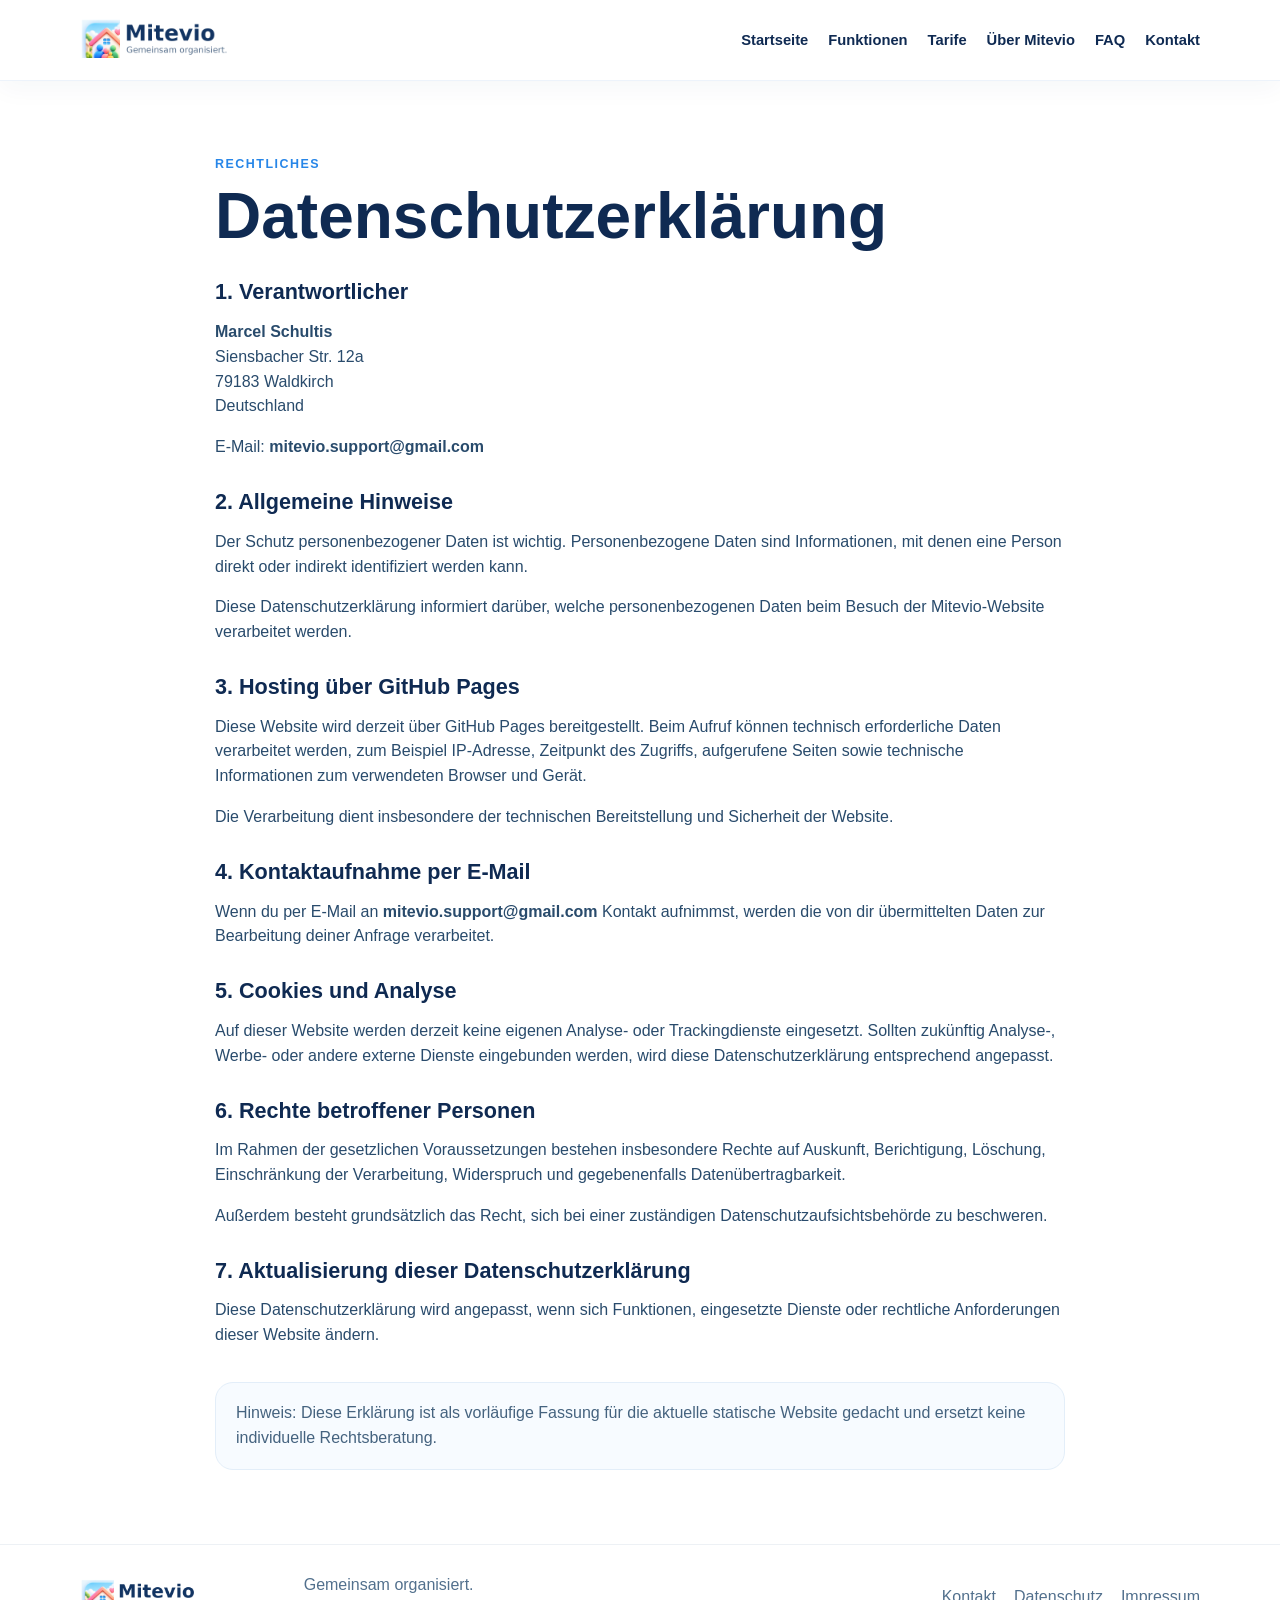
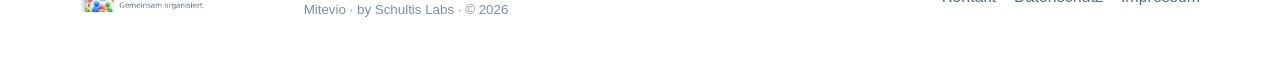
==== commit a787e1bd: "Add files via upload" ====
--- a/datenschutz.html
+++ b/datenschutz.html
@@ -1 +1,69 @@
-<!doctype html><html lang="de"><head><meta charset="utf-8"><meta name="viewport" content="width=device-width,initial-scale=1"><title>Datenschutz – Mitevio</title><meta name="description" content="Datenschutzerklärung der Mitevio-Website."><link rel="stylesheet" href="styles.css"><link rel="icon" href="favicon.ico"></head><body><header class="site-header"><div class="container nav-wrap"><a class="brand" href="index.html"><img src="mitevio_icon.png" alt=""><span><strong>Mitevio</strong><small>Gemeinsam organisiert.</small></span></a><nav><a href="index.html#start">Startseite</a><a href="index.html#funktionen">Funktionen</a><a href="index.html#tarife">Tarife</a><a href="index.html#ueber">Über Mitevio</a><a href="index.html#kontakt">Kontakt</a></nav></div></header><main><section class="section"><div class="container narrow legal"><div class="eyebrow">RECHTLICHES</div><h1>Datenschutzerklärung</h1><h2>1. Verantwortlicher</h2><p><strong>Marcel Schultis</strong><br>Siensbacher Str. 12a<br>79183 Waldkirch<br>Deutschland</p><p>E-Mail: <a href="mailto:mitevio.support@gmail.com"><strong>mitevio.support@gmail.com</strong></a></p><h2>2. Allgemeine Hinweise</h2><p>Diese Datenschutzerklärung informiert darüber, welche personenbezogenen Daten beim Besuch der Mitevio-Website verarbeitet werden.</p><h2>3. Hosting über GitHub Pages</h2><p>Diese Website wird derzeit über GitHub Pages bereitgestellt. Beim Aufruf können technisch erforderliche Daten wie IP-Adresse, Zeitpunkt des Zugriffs, aufgerufene Seiten sowie Browser- und Geräteinformationen verarbeitet werden.</p><h2>4. Kontaktaufnahme per E-Mail</h2><p>Bei Kontakt über <strong>mitevio.support@gmail.com</strong> werden die übermittelten Daten zur Bearbeitung der Anfrage verarbeitet.</p><h2>5. Cookies und Analyse</h2><p>Derzeit werden keine eigenen Analyse- oder Trackingdienste eingesetzt. Bei späteren Änderungen wird diese Erklärung angepasst.</p><h2>6. Rechte betroffener Personen</h2><p>Im Rahmen der gesetzlichen Voraussetzungen bestehen insbesondere Rechte auf Auskunft, Berichtigung, Löschung, Einschränkung der Verarbeitung, Widerspruch und gegebenenfalls Datenübertragbarkeit.</p><h2>7. Aktualisierung</h2><p>Diese Datenschutzerklärung wird angepasst, wenn sich Funktionen, eingesetzte Dienste oder rechtliche Anforderungen ändern.</p><div class="info">Vorläufige Fassung für die aktuelle statische Website; keine individuelle Rechtsberatung.</div></div></section></main><footer><div class="container footer-grid"><a class="brand" href="index.html"><img src="mitevio_icon.png" alt=""><span><strong>Mitevio</strong><small>Gemeinsam organisiert.</small></span></a><div>Gemeinsam organisiert.<br><small>Mitevio · by Schultis Labs · © 2026</small></div><div class="footer-links"><a href="index.html#kontakt">Kontakt</a><a href="datenschutz.html">Datenschutz</a><a href="impressum.html">Impressum</a></div></div></footer></body></html>+<!doctype html>
+<html lang="de">
+<head>
+  <meta charset="utf-8">
+  <meta name="viewport" content="width=device-width, initial-scale=1">
+  <title>Datenschutz – Mitevio</title>
+  <meta name="description" content="Datenschutzerklärung der Mitevio-Website.">
+  <link rel="stylesheet" href="styles.css">
+  <link rel="icon" href="favicon.ico" sizes="any">
+  <link rel="icon" type="image/png" href="mitevio_icon.png">
+</head>
+<body>
+<header class="site-header">
+  <div class="container nav-wrap">
+    <a class="brand-image" href="index.html"><img src="mitevio_logo.png" alt="Mitevio – Gemeinsam organisiert."></a>
+    <nav>
+      <a href="index.html#start">Startseite</a>
+      <a href="index.html#funktionen">Funktionen</a>
+      <a href="index.html#tarife">Tarife</a>
+      <a href="index.html#ueber">Über Mitevio</a>
+      <a href="index.html#faq">FAQ</a>
+      <a href="index.html#kontakt">Kontakt</a>
+    </nav>
+  </div>
+</header>
+<main>
+<section class="section">
+  <div class="container narrow legal">
+    <div class="eyebrow">RECHTLICHES</div>
+    <h1 class="legal-title">Datenschutzerklärung</h1>
+
+    <h2>1. Verantwortlicher</h2>
+    <p><strong>Marcel Schultis</strong><br>Siensbacher Str. 12a<br>79183 Waldkirch<br>Deutschland</p>
+    <p>E-Mail: <a href="mailto:mitevio.support@gmail.com"><strong>mitevio.support@gmail.com</strong></a></p>
+
+    <h2>2. Allgemeine Hinweise</h2>
+    <p>Der Schutz personenbezogener Daten ist wichtig. Personenbezogene Daten sind Informationen, mit denen eine Person direkt oder indirekt identifiziert werden kann.</p>
+    <p>Diese Datenschutzerklärung informiert darüber, welche personenbezogenen Daten beim Besuch der Mitevio-Website verarbeitet werden.</p>
+
+    <h2>3. Hosting über GitHub Pages</h2>
+    <p>Diese Website wird derzeit über GitHub Pages bereitgestellt. Beim Aufruf können technisch erforderliche Daten verarbeitet werden, zum Beispiel IP-Adresse, Zeitpunkt des Zugriffs, aufgerufene Seiten sowie technische Informationen zum verwendeten Browser und Gerät.</p>
+    <p>Die Verarbeitung dient insbesondere der technischen Bereitstellung und Sicherheit der Website.</p>
+
+    <h2>4. Kontaktaufnahme per E-Mail</h2>
+    <p>Wenn du per E-Mail an <strong>mitevio.support@gmail.com</strong> Kontakt aufnimmst, werden die von dir übermittelten Daten zur Bearbeitung deiner Anfrage verarbeitet.</p>
+
+    <h2>5. Cookies und Analyse</h2>
+    <p>Auf dieser Website werden derzeit keine eigenen Analyse- oder Trackingdienste eingesetzt. Sollten zukünftig Analyse-, Werbe- oder andere externe Dienste eingebunden werden, wird diese Datenschutzerklärung entsprechend angepasst.</p>
+
+    <h2>6. Rechte betroffener Personen</h2>
+    <p>Im Rahmen der gesetzlichen Voraussetzungen bestehen insbesondere Rechte auf Auskunft, Berichtigung, Löschung, Einschränkung der Verarbeitung, Widerspruch und gegebenenfalls Datenübertragbarkeit.</p>
+    <p>Außerdem besteht grundsätzlich das Recht, sich bei einer zuständigen Datenschutzaufsichtsbehörde zu beschweren.</p>
+
+    <h2>7. Aktualisierung dieser Datenschutzerklärung</h2>
+    <p>Diese Datenschutzerklärung wird angepasst, wenn sich Funktionen, eingesetzte Dienste oder rechtliche Anforderungen dieser Website ändern.</p>
+
+    <div class="legal-note">Hinweis: Diese Erklärung ist als vorläufige Fassung für die aktuelle statische Website gedacht und ersetzt keine individuelle Rechtsberatung.</div>
+  </div>
+</section>
+</main>
+<footer>
+  <div class="container footer-grid">
+    <a class="footer-brand-image" href="index.html"><img src="mitevio_logo.png" alt="Mitevio – Gemeinsam organisiert."></a>
+    <div>Gemeinsam organisiert.<br><small>Mitevio · by Schultis Labs · © 2026</small></div>
+    <div class="footer-links"><a href="index.html#kontakt">Kontakt</a><a href="datenschutz.html">Datenschutz</a><a href="impressum.html">Impressum</a></div>
+  </div>
+</footer>
+</body>
+</html>
--- a/styles.css
+++ b/styles.css
@@ -1,4 +1,275 @@
-
-*{box-sizing:border-box}html{scroll-behavior:smooth}body{margin:0;font-family:Inter,Arial,sans-serif;color:#123462;line-height:1.55;background:#fff}a{text-decoration:none;color:inherit}.container{width:min(1120px,92%);margin:auto}p{color:#385b7b}.site-header{position:sticky;top:0;z-index:30;background:#fffffff2;backdrop-filter:blur(10px);border-bottom:1px solid #e9f0f8}.nav-wrap{display:flex;align-items:center;justify-content:space-between;padding:12px 0}.brand{display:flex;align-items:center;gap:10px;font-weight:800}.brand img{width:48px;height:48px;border-radius:14px;object-fit:cover}.brand span{display:flex;flex-direction:column;line-height:1.05}.brand strong{font-size:1.12rem}.brand small{font-size:.68rem;color:#607b97;margin-top:3px}.site-header nav{display:flex;gap:20px;font-size:.9rem;font-weight:700}.site-header nav a:hover{color:#1688ff}.menu-toggle,.menu-button{display:none}.hero{background:linear-gradient(135deg,#eef8ff,#dff3ff 50%,#eefdf3);padding:68px 0 52px;border-radius:0 0 40px 40px}.hero-grid{display:grid;grid-template-columns:1.06fr .94fr;gap:40px;align-items:center}.hero-brand{display:flex;align-items:center;gap:16px}.hero-brand>img{width:92px;height:92px;border-radius:24px;object-fit:cover;box-shadow:0 14px 30px #1f52872e}.status{display:inline-flex;align-items:center;gap:8px;background:#ffffffcc;border:1px solid #cde5ff;padding:8px 12px;border-radius:999px;font-size:.82rem;font-weight:800}.status span{width:8px;height:8px;background:#5cc87e;border-radius:50%}.eyebrow{font-size:.78rem;letter-spacing:.12em;font-weight:900;color:#2786e8;margin:10px 0}.green{color:#3eaa68}h1{font-size:clamp(2.4rem,5vw,4.8rem);line-height:1.03;margin:.25em 0}h1 em{font-style:normal;background:linear-gradient(90deg,#1688ff,#6e73ff);-webkit-background-clip:text;color:transparent}h2{font-size:clamp(2rem,4vw,3.1rem);line-height:1.1;margin:.1em 0 .35em}.lead{font-size:1.3rem;font-weight:700;color:#123462}.hero-image img{width:100%;filter:drop-shadow(0 18px 24px #224d782b)}.buttons,.checks,.stats{display:flex;gap:14px;flex-wrap:wrap}.buttons{margin:24px 0}.btn{padding:13px 22px;border-radius:999px;font-weight:800}.primary{background:#1688ff;color:white}.ghost{background:white;border:2px solid #1688ff;color:#1688ff}.checks{font-size:.9rem;color:#385c7c}.stats{margin-top:24px;gap:26px}.stats div{display:flex;flex-direction:column}.stats b{font-size:1.35rem}.stats span{font-size:.8rem;color:#607c97}.section{padding:72px 0}.soft{background:#f7fbff}.lilac{background:#faf8ff}.section-head{text-align:center;max-width:780px;margin:0 auto 34px}.more{margin-top:56px}.cards{display:grid;grid-template-columns:repeat(5,1fr);gap:18px}.cards article{padding:24px 18px;border-radius:26px;text-align:center;background:white;border:1px solid #e8eef6}.cards img{width:72px;height:72px;object-fit:contain}.modules{display:grid;grid-template-columns:repeat(2,1fr);gap:18px}.modules article{display:flex;gap:18px;padding:22px;border:1px solid #e6eef7;border-radius:24px;background:white}.modules img{width:68px;height:68px;object-fit:contain}.modules mark{background:#edf4ff;color:#236fc7;padding:5px 9px;border-radius:999px;font-size:.72rem;font-weight:800}.split{display:grid;grid-template-columns:1fr 1fr;gap:44px;align-items:center}.photo{width:100%;border-radius:34px;box-shadow:0 18px 45px #234c7819}.pricing{display:grid;grid-template-columns:repeat(3,1fr);gap:20px}.pricing article{position:relative;background:white;border:1px solid #e9eef6;border-radius:28px;padding:30px}.pricing .featured{border:2px solid #7a78ff}.badge{position:absolute;top:-13px;right:24px;background:#7877ff;color:white;padding:7px 12px;border-radius:999px;font-size:.76rem;font-weight:800}.price{font-size:2.25rem;font-weight:900}.price small{font-size:.85rem}.pricing li{padding:7px 0}.note{text-align:center;font-size:.9rem}.addons{display:grid;grid-template-columns:repeat(3,1fr);gap:18px;max-width:900px;margin:auto}.addons article{text-align:center;border:1px solid #e6eef7;border-radius:24px;padding:24px}.addons span,.addons b,.addons strong{display:block}.addons strong{font-size:1.8rem;color:#1688ff;margin-top:8px}.info{max-width:900px;margin:22px auto 0;padding:18px 20px;background:#f5f9ff;border:1px solid #deebfa;border-radius:18px}.labs{padding-top:18px}.labs-box{display:flex;align-items:center;justify-content:space-between;gap:30px;background:linear-gradient(135deg,#f6f9ff,#f8f5ff);border-radius:30px;padding:36px}.sl{display:flex;align-items:center;gap:12px;background:white;padding:16px;border-radius:20px}.sl>b{display:grid;place-items:center;width:54px;height:54px;border-radius:17px;background:linear-gradient(135deg,#173b70,#6f75ff);color:white}.sl span{display:flex;flex-direction:column}.narrow{max-width:820px}.narrow details{border:1px solid #e5edf6;border-radius:18px;padding:18px 20px;margin:12px 0}.contact{padding-top:22px}.contact-box{display:flex;align-items:center;justify-content:space-between;gap:24px;background:#f4f9ff;border-radius:30px;padding:34px}.contact-box a:not(.btn){color:#1688ff;font-weight:800}footer{border-top:1px solid #edf1f5;padding:28px 0 38px;color:#52708d}.footer-grid{display:grid;grid-template-columns:auto 1fr auto;gap:24px;align-items:center}.footer-links{display:flex;gap:18px}.legal h1{font-size:clamp(2.2rem,5vw,4rem)}.legal h2{font-size:1.35rem;margin-top:30px}
-@media(max-width:900px){.menu-button{display:flex;flex-direction:column;gap:5px;padding:10px}.menu-button i{width:24px;height:2px;background:#123462}.site-header nav{display:none;position:absolute;top:72px;left:4%;right:4%;background:white;border:1px solid #e6eef7;border-radius:18px;padding:14px;flex-direction:column}.menu-toggle:checked~nav{display:flex}.hero-grid,.split{grid-template-columns:1fr}.cards{grid-template-columns:repeat(2,1fr)}.modules,.pricing,.addons{grid-template-columns:1fr}.labs-box,.contact-box,.footer-grid{display:block}.sl,.footer-links{margin-top:18px}}
-@media(max-width:560px){.hero{padding-top:42px}.hero-brand>img{width:74px;height:74px}.cards{grid-template-columns:1fr}.modules article{display:block}.section{padding:54px 0}}
+*{box-sizing:border-box}
+:root{
+  --blue:#1688ff;
+  --blue-dark:#0e6ed2;
+  --navy:#0f2a52;
+  --text:#294b6c;
+  --green:#43ad6c;
+  --line:#e6eef7;
+  --soft-blue:#f7fbff;
+  --soft-lilac:#faf8ff;
+  --shadow:0 18px 45px rgba(35,76,120,.10);
+}
+html{scroll-behavior:smooth}
+body{
+  margin:0;
+  font-family:Inter,Arial,sans-serif;
+  color:var(--navy);
+  background:#fff;
+  line-height:1.55;
+  overflow-x:hidden;
+}
+a{text-decoration:none;color:inherit}
+img{max-width:100%}
+.container{width:min(1120px,92%);margin:auto}
+.site-header{
+  position:sticky;top:0;z-index:30;
+  background:rgba(255,255,255,.94);
+  backdrop-filter:blur(12px);
+  border-bottom:1px solid #edf3fb;
+  box-shadow:0 8px 24px rgba(26,63,102,.04);
+}
+.nav-wrap{display:flex;align-items:center;justify-content:space-between;padding:14px 0;gap:18px}
+.brand-image img{display:block;height:52px;width:auto;max-width:340px}
+.footer-brand-image img{display:block;height:44px;width:auto;max-width:280px}
+.site-header nav{display:flex;gap:20px;font-size:.92rem}
+.site-header nav a{position:relative;font-weight:700}
+.site-header nav a:after{
+  content:"";position:absolute;left:0;right:0;bottom:-7px;height:2px;
+  background:var(--blue);transform:scaleX(0);transition:.22s
+}
+.site-header nav a:hover{color:var(--blue)}
+.site-header nav a:hover:after{transform:scaleX(1)}
+.menu-toggle,.menu-button{display:none}
+
+.hero{
+  position:relative;overflow:hidden;
+  background:linear-gradient(135deg,#eef8ff 0%,#dff3ff 48%,#eefdf3 100%);
+  padding:72px 0 52px;border-radius:0 0 42px 42px
+}
+.hero:before,.hero:after{content:"";position:absolute;border-radius:50%;opacity:.45}
+.hero:before{width:360px;height:360px;background:#cfeaff;left:-160px;top:-150px}
+.hero:after{width:300px;height:300px;background:#dcf6e5;right:-120px;bottom:-170px}
+.hero-grid{
+  position:relative;z-index:1;
+  display:grid;grid-template-columns:1.02fr .98fr;gap:42px;align-items:center
+}
+.eyebrow{
+  font-size:.78rem;letter-spacing:.12em;font-weight:800;
+  color:#2786e8;margin-bottom:10px
+}
+.eyebrow.green{color:var(--green)}
+h1{font-size:clamp(2.4rem,5vw,4.8rem);line-height:1.03;margin:.1em 0 .28em}
+h1 span{
+  background:linear-gradient(90deg,#1688ff,#6e73ff);
+  -webkit-background-clip:text;background-clip:text;color:transparent
+}
+h2{font-size:clamp(2rem,4vw,3.2rem);line-height:1.1;margin:.1em 0 .35em}
+h3{margin:12px 0 7px}
+p{color:var(--text)}
+.lead{font-size:1.35rem;font-weight:700;color:var(--navy)}
+.status-pill{
+  display:inline-flex;align-items:center;gap:8px;
+  background:rgba(255,255,255,.76);border:1px solid rgba(22,136,255,.14);
+  padding:8px 12px;border-radius:999px;font-size:.82rem;font-weight:750;
+  margin-bottom:16px;box-shadow:0 8px 24px rgba(41,93,145,.06)
+}
+.status-pill span{
+  width:8px;height:8px;background:#5cc87e;border-radius:50%;
+  box-shadow:0 0 0 5px rgba(92,200,126,.15)
+}
+.buttons{display:flex;gap:14px;flex-wrap:wrap;margin:26px 0 18px}
+.btn{
+  padding:13px 22px;border-radius:999px;font-weight:800;display:inline-block;
+  transition:transform .2s,box-shadow .2s,background .2s
+}
+.btn:hover{transform:translateY(-2px)}
+.btn.primary{background:var(--blue);color:white;box-shadow:0 12px 24px rgba(22,136,255,.22)}
+.btn.primary:hover{background:var(--blue-dark)}
+.btn.ghost{border:2px solid var(--blue);color:var(--blue);background:#fff}
+.checks{display:flex;gap:16px;flex-wrap:wrap;font-size:.92rem;color:#385c7c}
+.hero-stats{display:flex;gap:26px;margin-top:28px;flex-wrap:wrap}
+.hero-stats div{display:flex;flex-direction:column}
+.hero-stats strong{font-size:1.4rem;color:var(--navy)}
+.hero-stats span{font-size:.8rem;color:#607c97}
+.hero-image-card{
+  background:rgba(255,255,255,.55);
+  border:1px solid rgba(255,255,255,.6);
+  border-radius:34px;
+  padding:18px;
+  box-shadow:0 20px 45px rgba(29,73,117,.12)
+}
+.hero-image-card img{
+  display:block;
+  width:100%;
+  border-radius:26px;
+  box-shadow:0 16px 34px rgba(34,77,120,.14)
+}
+
+.section{padding:74px 0}
+.soft-blue{background:var(--soft-blue)}
+.soft-lilac{background:var(--soft-lilac)}
+.section-head{text-align:center;max-width:780px;margin:0 auto 36px}
+.section-head.compact{margin-top:58px}
+.cards{display:grid;gap:18px}
+.cards.five{grid-template-columns:repeat(5,1fr)}
+.card{
+  padding:26px 18px;border-radius:28px;text-align:center;min-height:250px;
+  transition:transform .22s ease,box-shadow .22s ease
+}
+.card:hover{transform:translateY(-5px);box-shadow:var(--shadow)}
+.card img{width:74px;height:74px;object-fit:contain}
+.card p{font-size:.94rem}
+.c-blue{background:#eaf6ff}
+.c-green{background:#edf9ee}
+.c-orange{background:#fff3e5}
+.c-violet{background:#f2edff}
+.c-pink{background:#fff0f4}
+
+.module-grid{display:grid;grid-template-columns:repeat(2,1fr);gap:18px}
+.module-card{
+  display:flex;gap:18px;align-items:flex-start;background:#fff;
+  border:1px solid var(--line);border-radius:24px;padding:22px;
+  box-shadow:0 10px 28px rgba(28,57,90,.05);
+  transition:transform .22s,box-shadow .22s
+}
+.module-card:hover{transform:translateY(-4px);box-shadow:var(--shadow)}
+.module-card img{width:68px;height:68px;object-fit:contain;flex:0 0 auto}
+.module-card h3{margin:8px 0 4px}
+.module-card p{margin:0}
+.tag{
+  display:inline-block;background:#eef5fb;color:#4e6b87;
+  padding:5px 9px;border-radius:999px;font-size:.73rem;font-weight:800
+}
+.tag.free{background:#e8f8ee;color:#2b8b50}
+.tag.plus{background:#edf4ff;color:#236fc7}
+.tag.premium-tag{background:#f5edff;color:#7951b1}
+
+.split{display:grid;grid-template-columns:1fr 1fr;gap:44px;align-items:center}
+.photo-card img{width:100%;border-radius:36px;display:block;box-shadow:var(--shadow)}
+.mini-pills{display:flex;gap:12px;flex-wrap:wrap;margin-top:22px}
+.mini-pills span{
+  background:#f6f9fc;border-radius:999px;padding:10px 14px;
+  font-weight:700;font-size:.9rem
+}
+
+.pricing{display:grid;grid-template-columns:repeat(3,1fr);gap:20px;align-items:stretch}
+.price-card{
+  position:relative;background:white;border:1px solid #e9eef6;
+  border-radius:28px;padding:30px;box-shadow:0 12px 30px rgba(28,57,90,.06);
+  transition:transform .22s ease,box-shadow .22s ease
+}
+.price-card:hover{transform:translateY(-5px);box-shadow:0 20px 44px rgba(34,64,99,.10)}
+.price-card.featured{border:2px solid #7a78ff;transform:translateY(-6px)}
+.price-card.featured:hover{transform:translateY(-10px)}
+.popular-badge{
+  position:absolute;top:-13px;right:24px;
+  background:linear-gradient(90deg,#6f75ff,#9a6dff);
+  color:#fff;font-size:.76rem;font-weight:800;padding:7px 12px;border-radius:999px
+}
+.plan{font-weight:900;font-size:1.25rem}
+.price{font-size:2.25rem;font-weight:900;margin:8px 0 4px}
+.price small{font-size:.85rem;font-weight:700;color:#69819a}
+.price-sub{margin:0 0 18px;color:#688098;font-size:.9rem}
+.plan-list{padding:0;margin:0;list-style:none}
+.plan-list li{padding:9px 0;border-bottom:1px solid #edf1f6;color:#385978}
+.plan-list li:last-child{border-bottom:0}
+.plan-list li:before{content:"✓";color:#47ad6b;font-weight:900;margin-right:8px}
+.pricing-note{
+  max-width:820px;margin:24px auto 0;text-align:center;
+  font-size:.9rem;color:#6c8196
+}
+
+.addon-grid{display:grid;grid-template-columns:repeat(3,1fr);gap:18px;max-width:900px;margin:auto}
+.addon-card{
+  border:1px solid var(--line);border-radius:24px;padding:26px;text-align:center;
+  background:linear-gradient(180deg,#fff,#f8fbff);box-shadow:0 12px 28px rgba(34,64,99,.06)
+}
+.addon-card span{display:block;color:#637e98;font-weight:800;font-size:.86rem;text-transform:uppercase;letter-spacing:.08em}
+.addon-card strong{display:block;font-size:1.4rem;margin:10px 0}
+.addon-card b{font-size:1.8rem;color:var(--blue)}
+.info-box{
+  max-width:900px;margin:22px auto 0;padding:18px 22px;
+  background:#f5f9ff;border:1px solid #deebfa;border-radius:18px;color:#45647f
+}
+
+.labs{padding-top:18px}
+.labs-box{
+  background:linear-gradient(135deg,#f6f9ff,#f8f5ff);
+  border:1px solid #e9edf8;border-radius:32px;padding:38px;
+  display:grid;grid-template-columns:1.1fr .9fr;align-items:center;gap:35px
+}
+.labs-logo-wrap{
+  background:#fff;
+  border:1px solid #e6ebf5;
+  border-radius:24px;
+  padding:22px;
+  box-shadow:0 12px 28px rgba(34,64,99,.06)
+}
+.labs-logo-wrap img{display:block;width:100%;height:auto}
+
+.narrow{max-width:820px}
+.narrow details{
+  border:1px solid #e5edf6;border-radius:18px;
+  padding:18px 20px;margin:12px 0;background:#fff
+}
+.narrow summary{cursor:pointer;font-weight:800}
+.narrow details p{margin-bottom:0}
+
+.contact{padding-top:20px}
+.contact-box{
+  display:flex;align-items:center;justify-content:space-between;gap:24px;
+  background:#f4f9ff;border-radius:30px;padding:36px
+}
+.contact-box p{margin-bottom:0}
+.support-mail{margin-top:10px}
+.support-mail a{color:var(--blue);font-weight:700}
+
+footer{border-top:1px solid #edf1f5;padding:28px 0 38px;color:#52708d}
+.footer-grid{display:grid;grid-template-columns:auto 1fr auto;gap:24px;align-items:center}
+.footer-links{display:flex;gap:18px}
+footer small{opacity:.78}
+
+.legal{max-width:850px}
+.legal-title{font-size:clamp(2.2rem,5vw,4rem);margin-bottom:28px}
+.legal h2{font-size:1.35rem;margin-top:30px}
+.legal-note{
+  margin-top:34px;padding:18px 20px;border-radius:18px;
+  background:#f7fbff;border:1px solid #e3eef9;color:#45637f
+}
+
+@media(max-width:1000px){
+  .site-header nav{gap:13px;font-size:.86rem}
+  .cards.five{grid-template-columns:repeat(3,1fr)}
+}
+@media(max-width:900px){
+  .menu-button{display:flex;flex-direction:column;gap:5px;cursor:pointer;padding:10px}
+  .menu-button span{display:block;width:24px;height:2px;background:#0f2a52;border-radius:4px}
+  .site-header nav{
+    display:none;position:absolute;top:66px;left:4%;right:4%;background:#fff;
+    border:1px solid #e6eef7;border-radius:20px;padding:14px;
+    box-shadow:0 18px 45px rgba(26,63,102,.14);flex-direction:column;gap:6px
+  }
+  .site-header nav a{padding:10px 12px;border-radius:12px}
+  .site-header nav a:hover{background:#f4f9ff}
+  .menu-toggle:checked ~ nav{display:flex}
+  .hero-grid,.split,.labs-box{grid-template-columns:1fr}
+  .cards.five{grid-template-columns:repeat(2,1fr)}
+  .module-grid,.pricing,.addon-grid{grid-template-columns:1fr}
+  .price-card.featured,.price-card.featured:hover{transform:none}
+  .contact-box,.footer-grid{display:block}
+  .contact-box .btn{margin-top:16px}
+  .footer-links{margin-top:16px;flex-wrap:wrap}
+}
+@media(max-width:560px){
+  .brand-image img{height:44px;max-width:250px}
+  .footer-brand-image img{height:38px;max-width:220px}
+  .hero{padding-top:46px}
+  .hero-stats{gap:18px}
+  .hero-stats div{min-width:90px}
+  .cards.five{grid-template-columns:1fr}
+  .module-card{display:block}
+  .module-card img{margin-bottom:10px}
+  h1{font-size:2.35rem}
+  .section{padding:54px 0}
+}
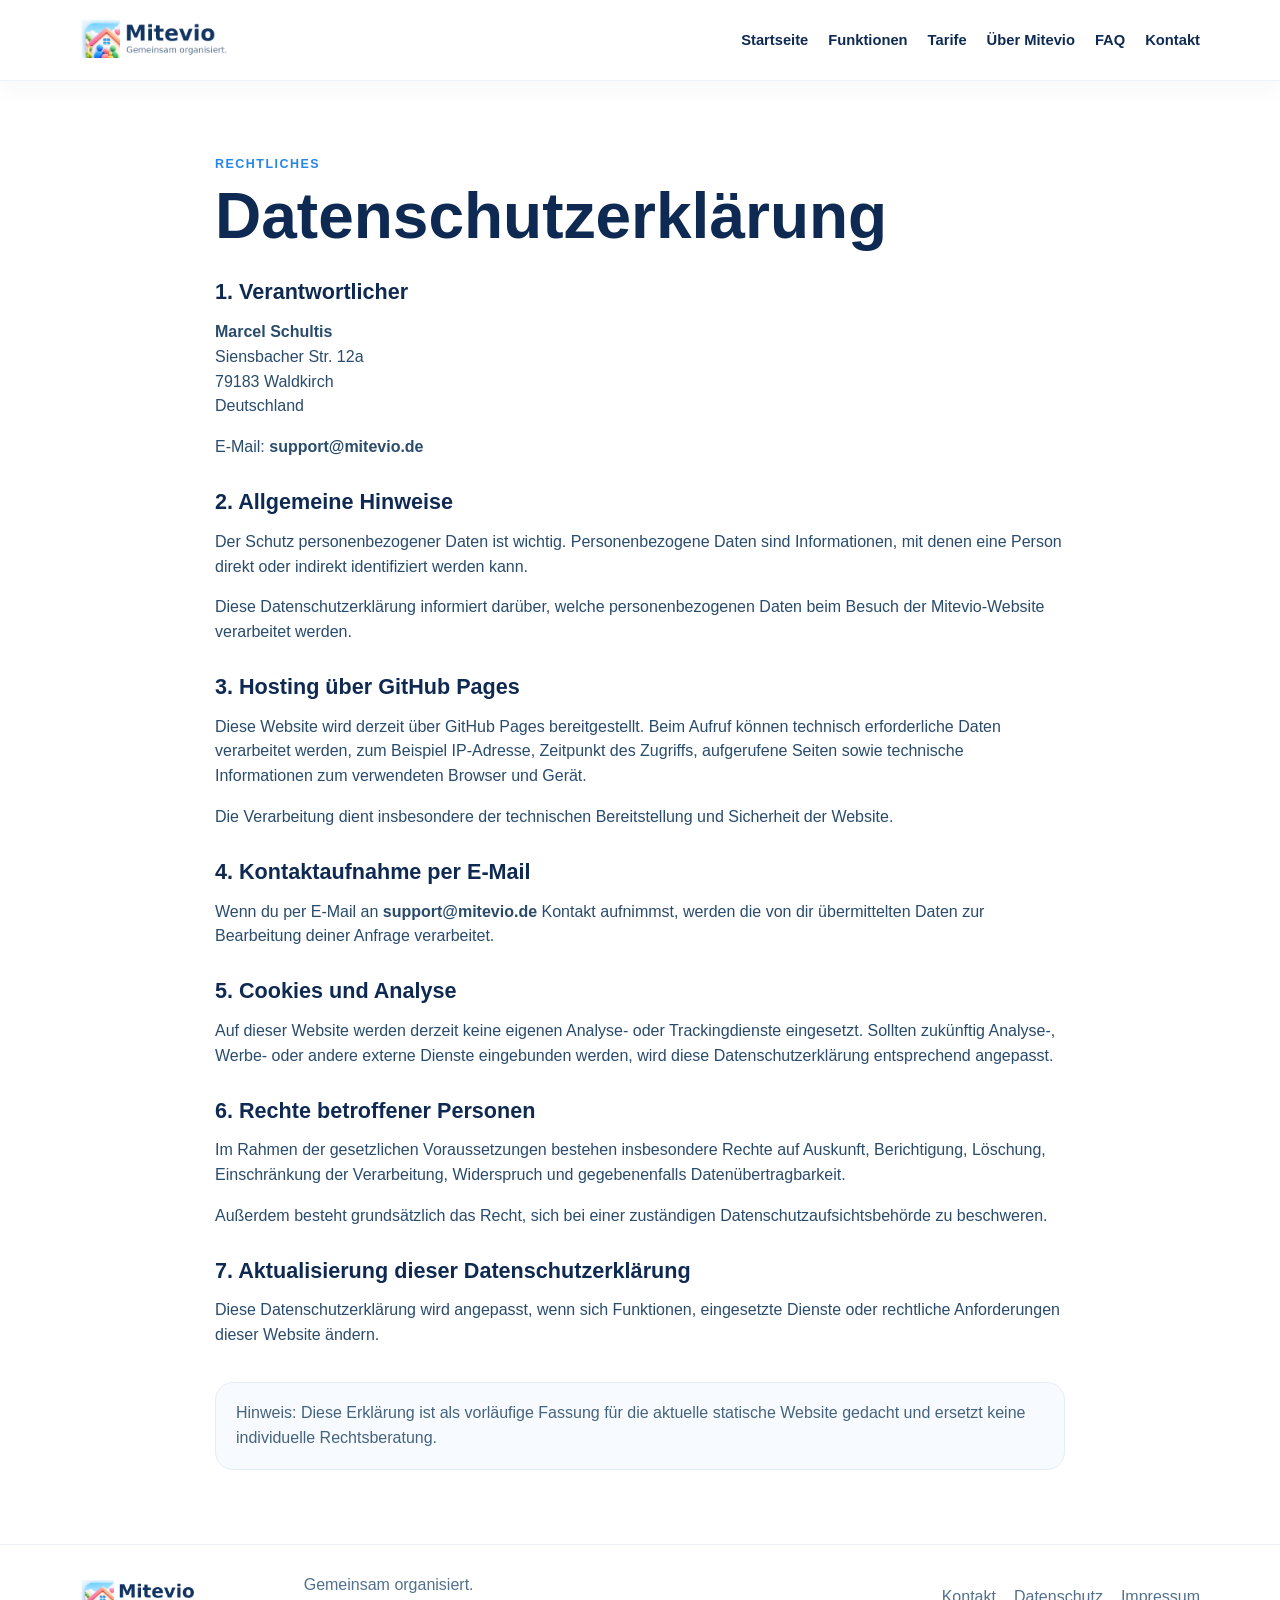
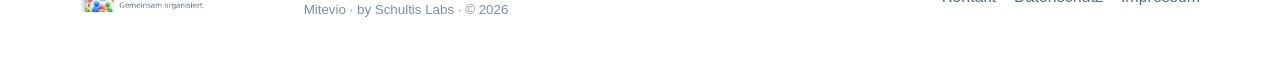
==== commit 10703666: "Add files via upload" ====
--- a/datenschutz.html
+++ b/datenschutz.html
@@ -5,6 +5,7 @@
   <meta name="viewport" content="width=device-width, initial-scale=1">
   <title>Datenschutz – Mitevio</title>
   <meta name="description" content="Datenschutzerklärung der Mitevio-Website.">
+  <link rel="canonical" href="https://mitevio.de/datenschutz.html">
   <link rel="stylesheet" href="styles.css">
   <link rel="icon" href="favicon.ico" sizes="any">
   <link rel="icon" type="image/png" href="mitevio_icon.png">
@@ -31,7 +32,7 @@
 
     <h2>1. Verantwortlicher</h2>
     <p><strong>Marcel Schultis</strong><br>Siensbacher Str. 12a<br>79183 Waldkirch<br>Deutschland</p>
-    <p>E-Mail: <a href="mailto:mitevio.support@gmail.com"><strong>mitevio.support@gmail.com</strong></a></p>
+    <p>E-Mail: <a href="mailto:support@mitevio.de"><strong>support@mitevio.de</strong></a></p>
 
     <h2>2. Allgemeine Hinweise</h2>
     <p>Der Schutz personenbezogener Daten ist wichtig. Personenbezogene Daten sind Informationen, mit denen eine Person direkt oder indirekt identifiziert werden kann.</p>
@@ -42,7 +43,7 @@
     <p>Die Verarbeitung dient insbesondere der technischen Bereitstellung und Sicherheit der Website.</p>
 
     <h2>4. Kontaktaufnahme per E-Mail</h2>
-    <p>Wenn du per E-Mail an <strong>mitevio.support@gmail.com</strong> Kontakt aufnimmst, werden die von dir übermittelten Daten zur Bearbeitung deiner Anfrage verarbeitet.</p>
+    <p>Wenn du per E-Mail an <strong>support@mitevio.de</strong> Kontakt aufnimmst, werden die von dir übermittelten Daten zur Bearbeitung deiner Anfrage verarbeitet.</p>
 
     <h2>5. Cookies und Analyse</h2>
     <p>Auf dieser Website werden derzeit keine eigenen Analyse- oder Trackingdienste eingesetzt. Sollten zukünftig Analyse-, Werbe- oder andere externe Dienste eingebunden werden, wird diese Datenschutzerklärung entsprechend angepasst.</p>
--- a/styles.css
+++ b/styles.css
@@ -99,9 +99,17 @@
   padding:18px;
   box-shadow:0 20px 45px rgba(29,73,117,.12)
 }
+.hero-image-card{
+  display:flex;
+  align-items:center;
+  justify-content:center;
+  overflow:hidden;
+}
 .hero-image-card img{
   display:block;
   width:100%;
+  height:auto;
+  object-fit:contain;
   border-radius:26px;
   box-shadow:0 16px 34px rgba(34,77,120,.14)
 }
@@ -113,6 +121,7 @@
 .section-head.compact{margin-top:58px}
 .cards{display:grid;gap:18px}
 .cards.five{grid-template-columns:repeat(5,1fr)}
+.cards.six{grid-template-columns:repeat(3,1fr)}
 .card{
   padding:26px 18px;border-radius:28px;text-align:center;min-height:250px;
   transition:transform .22s ease,box-shadow .22s ease
@@ -241,6 +250,7 @@
 @media(max-width:1000px){
   .site-header nav{gap:13px;font-size:.86rem}
   .cards.five{grid-template-columns:repeat(3,1fr)}
+  .cards.six{grid-template-columns:repeat(3,1fr)}
 }
 @media(max-width:900px){
   .menu-button{display:flex;flex-direction:column;gap:5px;cursor:pointer;padding:10px}
@@ -255,6 +265,7 @@
   .menu-toggle:checked ~ nav{display:flex}
   .hero-grid,.split,.labs-box{grid-template-columns:1fr}
   .cards.five{grid-template-columns:repeat(2,1fr)}
+  .cards.six{grid-template-columns:repeat(2,1fr)}
   .module-grid,.pricing,.addon-grid{grid-template-columns:1fr}
   .price-card.featured,.price-card.featured:hover{transform:none}
   .contact-box,.footer-grid{display:block}
@@ -268,8 +279,17 @@
   .hero-stats{gap:18px}
   .hero-stats div{min-width:90px}
   .cards.five{grid-template-columns:1fr}
+  .cards.six{grid-template-columns:1fr}
   .module-card{display:block}
   .module-card img{margin-bottom:10px}
   h1{font-size:2.35rem}
   .section{padding:54px 0}
 }
+
+/* V4 Feinschliff */
+.hero-image-card{min-height:420px}
+.hero-image-card img{max-height:520px}
+@media(max-width:900px){
+  .hero-image-card{min-height:auto}
+  .hero-image-card img{max-height:none}
+}
